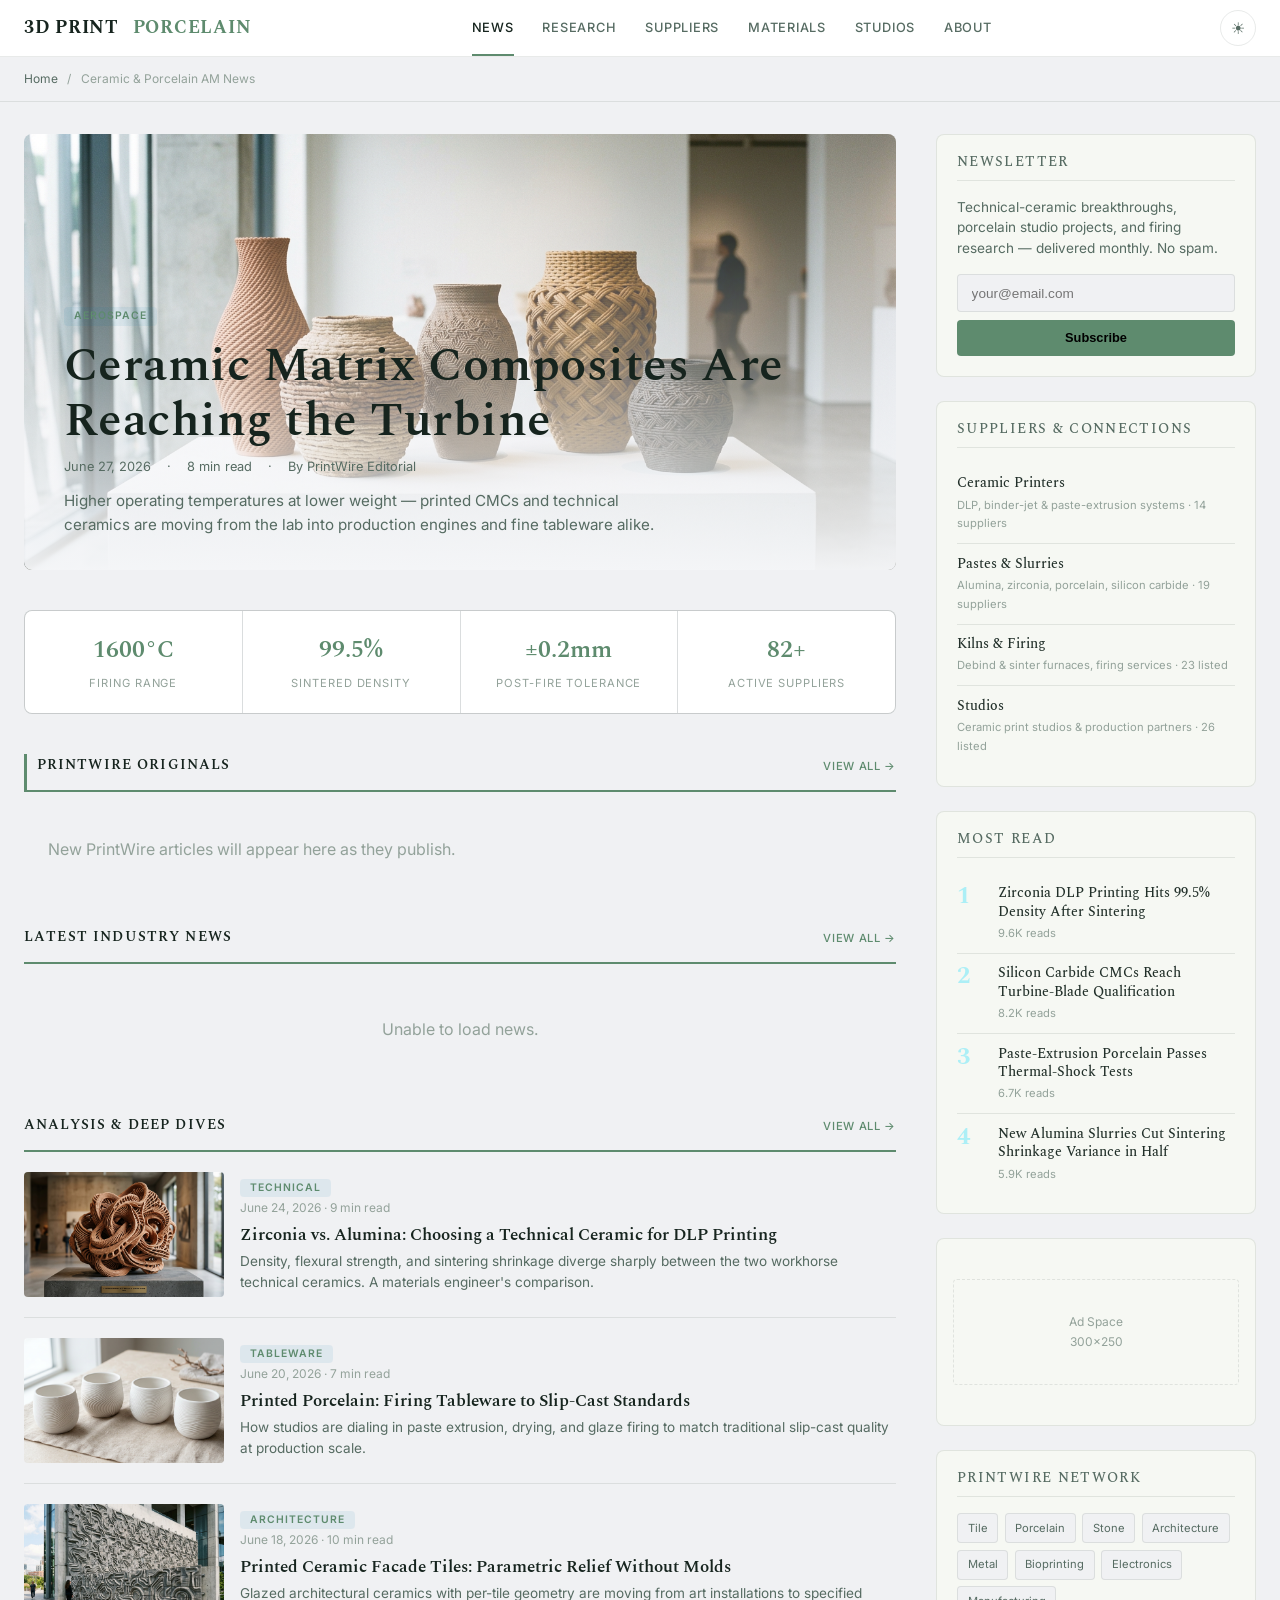
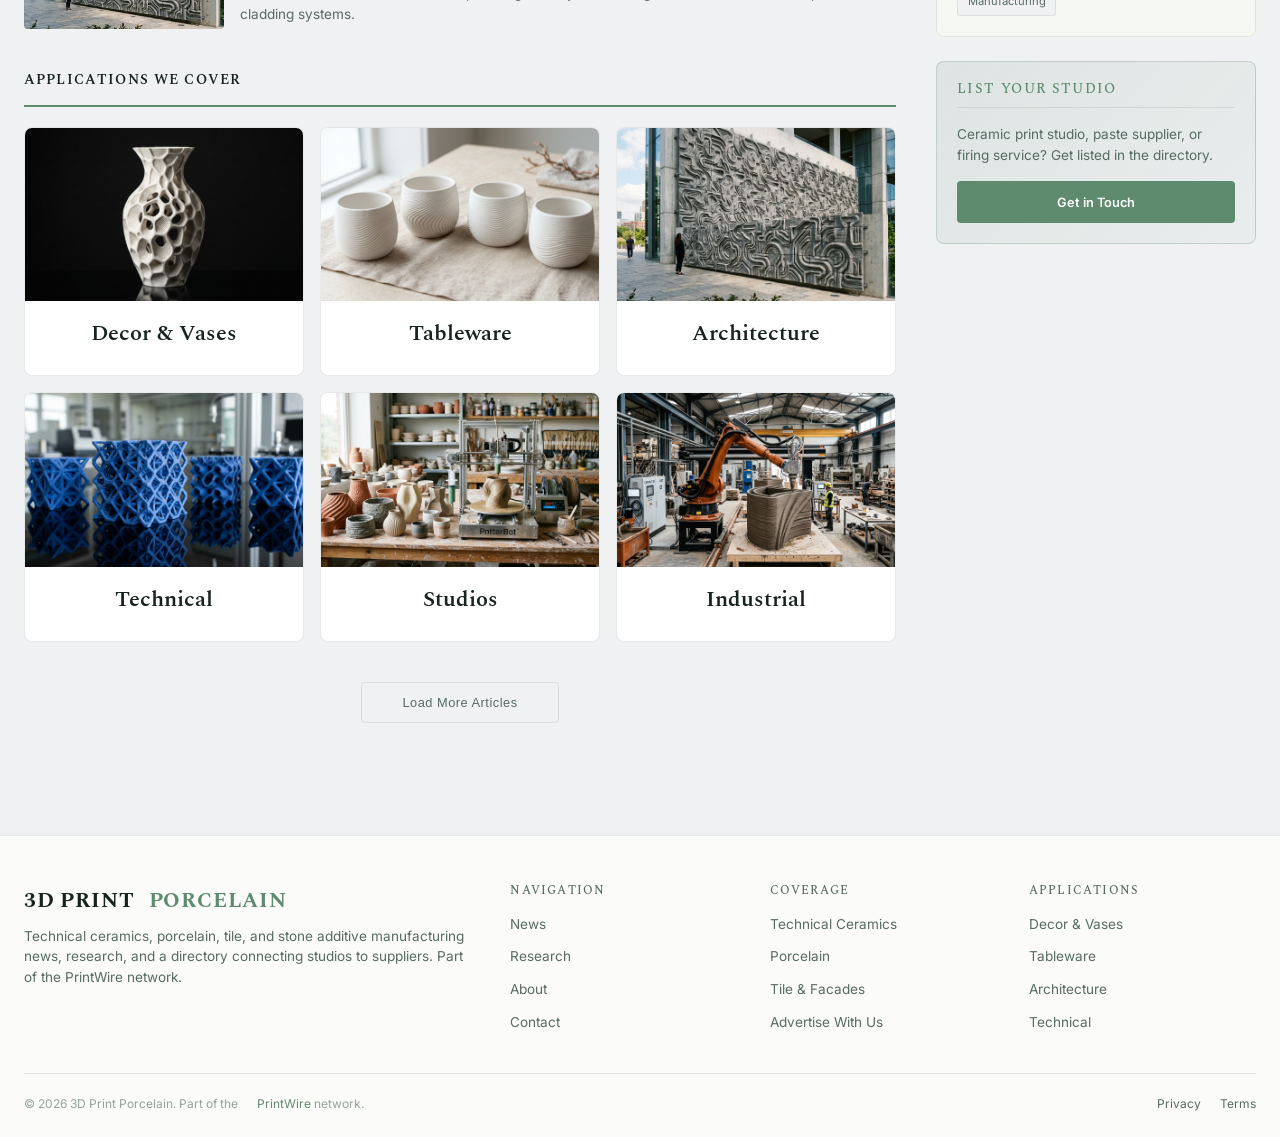
==== static/index.html @ 53be77cf "Convert to Celadon ceramic news template (sage green, Spectral, network feed)" ====
<!DOCTYPE html>
<html lang="en">
<head>
  <meta charset="UTF-8">
  <meta name="viewport" content="width=device-width, initial-scale=1.0">
  <meta name="description" content="3D Print Porcelain: technical ceramics, porcelain, tile, and stone additive manufacturing news, research, and a directory connecting studios to suppliers.">
  <title>3D Print Porcelain — Technical Ceramic &amp; Porcelain AM News &amp; Suppliers</title>
  <link rel="preconnect" href="https://fonts.googleapis.com">
  <link rel="preconnect" href="https://fonts.gstatic.com" crossorigin>
  <link href="https://fonts.googleapis.com/css2?family=Spectral:wght@500;600;700&family=Inter:wght@400;500;600&display=swap" rel="stylesheet">
  <link rel="stylesheet" href="css/editorial.css">
  <link rel="icon" type="image/svg+xml" href="/favicon.svg">
</head>
<body>

<!-- ── Header ─────────────────────────────────── -->
<header class="ed-header">
  <div class="ed-header-inner">
    <a href="index.html" class="ed-logo">
      3D&nbsp;PRINT&nbsp;<span class="ed-logo-accent">PORCELAIN</span>
    </a>
    <button class="ed-nav-toggle" aria-label="Menu" onclick="document.querySelector('.ed-nav').classList.toggle('open')">&#9776;</button>
    <nav class="ed-nav">
      <a href="index.html" class="active">News</a>
      <a href="/articles/">Research</a>
      <a href="#suppliers">Suppliers</a>
      <a href="#suppliers">Materials</a>
      <a href="#suppliers">Studios</a>
      <a href="about.html">About</a>
    </nav>
    <button class="ed-theme-toggle" id="themeToggle" aria-label="Toggle light/dark mode" title="Toggle light/dark mode">&#9728;</button>
  </div>
</header>

<!-- ── Breadcrumbs ────────────────────────────── -->
<div class="ed-breadcrumbs">
  <a href="index.html">Home</a> <span>/</span> Ceramic &amp; Porcelain AM News
</div>

<!-- ── Main Layout ────────────────────────────── -->
<div class="ed-layout">
  <div class="ed-main">

    <!-- Featured Story -->
    <article class="ed-hero">
      <img src="images/03_textured_collection.png" alt="3D printed ceramic collection">
      <div class="ed-hero-overlay"></div>
      <div class="ed-hero-content">
        <span class="ed-badge">Aerospace</span>
        <h1><a href="#">Ceramic Matrix Composites Are Reaching the Turbine</a></h1>
        <div class="ed-hero-meta">
          <span>June 27, 2026</span>
          <span>·</span>
          <span>8 min read</span>
          <span>·</span>
          <span>By PrintWire Editorial</span>
        </div>
        <p class="ed-hero-excerpt">Higher operating temperatures at lower weight — printed CMCs and technical ceramics are moving from the lab into production engines and fine tableware alike.</p>
      </div>
    </article>

    <!-- Stats Bar -->
    <div class="ed-stats">
      <div class="ed-stat">
        <div class="ed-stat-value">1600°C</div>
        <div class="ed-stat-label">Firing Range</div>
      </div>
      <div class="ed-stat">
        <div class="ed-stat-value">99.5%</div>
        <div class="ed-stat-label">Sintered Density</div>
      </div>
      <div class="ed-stat">
        <div class="ed-stat-value">±0.2mm</div>
        <div class="ed-stat-label">Post-Fire Tolerance</div>
      </div>
      <div class="ed-stat">
        <div class="ed-stat-value">82+</div>
        <div class="ed-stat-label">Active Suppliers</div>
      </div>
    </div>

    <!-- PrintWire Originals — network-wide originals (featured) -->
    <div class="ed-section-label" style="border-left:3px solid var(--accent);padding-left:0.6rem;">
      PrintWire Originals
      <a href="/articles/">View All &rarr;</a>
    </div>
    <div class="ed-card-grid" id="pwOriginals">
      <div style="grid-column:1/-1;text-align:center;padding:2rem;color:var(--text-faint);">Loading PrintWire articles…</div>
    </div>

    <!-- Latest News — PrintWire + industry (RSS) -->
    <div class="ed-section-label">
      Latest Industry News
      <a href="#">View All &rarr;</a>
    </div>
    <div class="ed-card-grid" id="newsGrid">
      <div style="grid-column: 1/-1; text-align:center; padding:2rem; color:var(--text-faint);">Loading latest news…</div>
    </div>

    <!-- Analysis & Deep Dives -->
    <div class="ed-section-label">
      Analysis &amp; Deep Dives
      <a href="#">View All &rarr;</a>
    </div>
    <div class="ed-list">
      <article class="ed-list-item">
        <img src="images/09_abstract_sculpture.png" alt="Printed ceramic sculpture">
        <div>
          <span class="ed-badge">Technical</span>
          <div class="ed-card-meta">June 24, 2026 · 9 min read</div>
          <h3><a href="#">Zirconia vs. Alumina: Choosing a Technical Ceramic for DLP Printing</a></h3>
          <p class="ed-card-excerpt">Density, flexural strength, and sintering shrinkage diverge sharply between the two workhorse technical ceramics. A materials engineer's comparison.</p>
        </div>
      </article>
      <article class="ed-list-item">
        <img src="images/08_teacup_set.png" alt="Printed porcelain tableware">
        <div>
          <span class="ed-badge">Tableware</span>
          <div class="ed-card-meta">June 20, 2026 · 7 min read</div>
          <h3><a href="#">Printed Porcelain: Firing Tableware to Slip-Cast Standards</a></h3>
          <p class="ed-card-excerpt">How studios are dialing in paste extrusion, drying, and glaze firing to match traditional slip-cast quality at production scale.</p>
        </div>
      </article>
      <article class="ed-list-item">
        <img src="images/06_wall_panel.png" alt="Ceramic wall panel">
        <div>
          <span class="ed-badge">Architecture</span>
          <div class="ed-card-meta">June 18, 2026 · 10 min read</div>
          <h3><a href="#">Printed Ceramic Facade Tiles: Parametric Relief Without Molds</a></h3>
          <p class="ed-card-excerpt">Glazed architectural ceramics with per-tile geometry are moving from art installations to specified cladding systems.</p>
        </div>
      </article>
    </div>

    <!-- Applications -->
    <div class="ed-section-label">
      Applications We Cover
    </div>
    <div class="ed-card-grid" style="grid-template-columns: repeat(3, 1fr); gap: 1rem; margin-bottom: 2.5rem;">
      <a href="#" class="ed-card" style="text-align:center;">
        <img class="ed-card-img" src="images/01_voronoi_vase.png" alt="Decor & Vases">
        <div class="ed-card-body"><h3>Decor &amp; Vases</h3></div>
      </a>
      <a href="#" class="ed-card" style="text-align:center;">
        <img class="ed-card-img" src="images/08_teacup_set.png" alt="Tableware">
        <div class="ed-card-body"><h3>Tableware</h3></div>
      </a>
      <a href="#" class="ed-card" style="text-align:center;">
        <img class="ed-card-img" src="images/06_wall_panel.png" alt="Architecture">
        <div class="ed-card-body"><h3>Architecture</h3></div>
      </a>
      <a href="#" class="ed-card" style="text-align:center;">
        <img class="ed-card-img" src="images/05_lattice_cubes.png" alt="Technical">
        <div class="ed-card-body"><h3>Technical</h3></div>
      </a>
      <a href="#" class="ed-card" style="text-align:center;">
        <img class="ed-card-img" src="images/07_studio_workstation.png" alt="Studios">
        <div class="ed-card-body"><h3>Studios</h3></div>
      </a>
      <a href="#" class="ed-card" style="text-align:center;">
        <img class="ed-card-img" src="images/10_industrial_printer.png" alt="Industrial">
        <div class="ed-card-body"><h3>Industrial</h3></div>
      </a>
    </div>

    <!-- Load More -->
    <div class="ed-load-more">
      <button>Load More Articles</button>
    </div>

  </div>

  <!-- ── Sidebar ─────────────────────────────── -->
  <aside class="ed-sidebar">

    <!-- Newsletter -->
    <div class="ed-sidebar-block ed-newsletter">
      <h4>Newsletter</h4>
      <p>Technical-ceramic breakthroughs, porcelain studio projects, and firing research — delivered monthly. No spam.</p>
      <form action="https://api.web3forms.com/submit" method="POST" onsubmit="this.querySelector('button').textContent='Subscribed!';this.querySelector('button').disabled=true;">
        <input type="hidden" name="access_key" value="6f33053b-6d08-414b-9615-665f88c98da8">
        <input type="hidden" name="subject" value="Newsletter Signup — 3dprintporcelain.com">
        <input type="hidden" name="from_name" value="Newsletter Signup">
        <input type="email" name="email" placeholder="your@email.com" required>
        <button type="submit">Subscribe</button>
      </form>
    </div>

    <!-- Suppliers & Connections -->
    <div class="ed-sidebar-block" id="suppliers">
      <h4>Suppliers &amp; Connections</h4>
      <div class="ed-popular-item">
        <div>
          <h3><a href="#">Ceramic Printers</a></h3>
          <div class="ed-popular-meta">DLP, binder-jet &amp; paste-extrusion systems · 14 suppliers</div>
        </div>
      </div>
      <div class="ed-popular-item">
        <div>
          <h3><a href="#">Pastes &amp; Slurries</a></h3>
          <div class="ed-popular-meta">Alumina, zirconia, porcelain, silicon carbide · 19 suppliers</div>
        </div>
      </div>
      <div class="ed-popular-item">
        <div>
          <h3><a href="#">Kilns &amp; Firing</a></h3>
          <div class="ed-popular-meta">Debind &amp; sinter furnaces, firing services · 23 listed</div>
        </div>
      </div>
      <div class="ed-popular-item">
        <div>
          <h3><a href="#">Studios</a></h3>
          <div class="ed-popular-meta">Ceramic print studios &amp; production partners · 26 listed</div>
        </div>
      </div>
    </div>

    <!-- Most Read -->
    <div class="ed-sidebar-block">
      <h4>Most Read</h4>
      <div class="ed-popular-item">
        <span class="ed-popular-num">1</span>
        <div>
          <h3><a href="#">Zirconia DLP Printing Hits 99.5% Density After Sintering</a></h3>
          <div class="ed-popular-meta">9.6K reads</div>
        </div>
      </div>
      <div class="ed-popular-item">
        <span class="ed-popular-num">2</span>
        <div>
          <h3><a href="#">Silicon Carbide CMCs Reach Turbine-Blade Qualification</a></h3>
          <div class="ed-popular-meta">8.2K reads</div>
        </div>
      </div>
      <div class="ed-popular-item">
        <span class="ed-popular-num">3</span>
        <div>
          <h3><a href="#">Paste-Extrusion Porcelain Passes Thermal-Shock Tests</a></h3>
          <div class="ed-popular-meta">6.7K reads</div>
        </div>
      </div>
      <div class="ed-popular-item">
        <span class="ed-popular-num">4</span>
        <div>
          <h3><a href="#">New Alumina Slurries Cut Sintering Shrinkage Variance in Half</a></h3>
          <div class="ed-popular-meta">5.9K reads</div>
        </div>
      </div>
    </div>

    <!-- Ad Placeholder -->
    <div class="ed-sidebar-block" style="text-align:center; color: var(--text-faint); font-size: 0.75rem; padding: 2.5rem 1rem;">
      <div style="border: 1px dashed var(--border); border-radius: 4px; padding: 2rem 1rem;">
        Ad Space<br>300×250
      </div>
    </div>

    <!-- Network Links -->
    <div class="ed-sidebar-block">
      <h4>PrintWire Network</h4>
      <div class="ed-network-links">
        <a href="https://3dprinttile.com">Tile</a>
        <a href="https://3dprintporcelain.com">Porcelain</a>
        <a href="https://3dprintstone.com">Stone</a>
        <a href="https://3dprintarchitecture.com">Architecture</a>
        <a href="https://dmls3d.com">Metal</a>
        <a href="https://3dprinttissue.com">Bioprinting</a>
        <a href="https://3dprintcircuitry.com">Electronics</a>
        <a href="https://sendcutship.com">Manufacturing</a>
      </div>
    </div>

    <!-- Studio CTA -->
    <div class="ed-sidebar-block" style="background: linear-gradient(135deg, rgba(94,139,110,0.12), rgba(94,139,110,0.04)); border-color: var(--border-accent);">
      <h4 style="color: var(--accent);">List Your Studio</h4>
      <p style="font-size: 0.85rem; color: var(--text-dim); margin-bottom: 1rem; line-height: 1.5;">Ceramic print studio, paste supplier, or firing service? Get listed in the directory.</p>
      <a href="contact.html" style="display:block;text-align:center;padding:0.65rem;background:var(--accent);border-radius:4px;color:#fff;font-weight:600;font-size:0.8rem;transition:background 0.25s;" onmouseover="this.style.background='var(--accent-dark)'" onmouseout="this.style.background='var(--accent)'">Get in Touch</a>
    </div>

  </aside>
</div>

<!-- ── Footer ─────────────────────────────────── -->
<footer class="ed-footer">
  <div class="ed-footer-inner">
    <div class="ed-footer-brand">
      <div class="ed-logo" style="font-size:1.3rem; margin-bottom: 0.5rem;">3D&nbsp;PRINT&nbsp;<span class="ed-logo-accent">PORCELAIN</span></div>
      <p>Technical ceramics, porcelain, tile, and stone additive manufacturing news, research, and a directory connecting studios to suppliers. Part of the PrintWire network.</p>
    </div>
    <div>
      <h4>Navigation</h4>
      <ul>
        <li><a href="index.html">News</a></li>
        <li><a href="/articles/">Research</a></li>
        <li><a href="about.html">About</a></li>
        <li><a href="contact.html">Contact</a></li>
      </ul>
    </div>
    <div>
      <h4>Coverage</h4>
      <ul>
        <li><a href="#">Technical Ceramics</a></li>
        <li><a href="#">Porcelain</a></li>
        <li><a href="#">Tile &amp; Facades</a></li>
        <li><a href="advertise.html">Advertise With Us</a></li>
      </ul>
    </div>
    <div>
      <h4>Applications</h4>
      <ul>
        <li><a href="#">Decor &amp; Vases</a></li>
        <li><a href="#">Tableware</a></li>
        <li><a href="#">Architecture</a></li>
        <li><a href="#">Technical</a></li>
      </ul>
    </div>
  </div>
  <div class="ed-footer-bottom">
    <span>&copy; 2026 3D Print Porcelain. Part of the <a href="https://3dprint.space" style="color:var(--accent);">PrintWire</a> network.</span>
    <span>
      <a href="#">Privacy</a>
      <a href="#">Terms</a>
    </span>
  </div>
</footer>

<script>
// ── Mobile nav toggle ──
document.querySelector('.ed-nav-toggle')?.addEventListener('click', () => {
  document.querySelector('.ed-nav').classList.toggle('open');
});

// ── Theme toggle (light/dark) — light default ──
(function() {
  const btn = document.getElementById('themeToggle');
  const root = document.documentElement;
  function setTheme(theme) {
    root.setAttribute('data-theme', theme);
    localStorage.setItem('ed-theme', theme);
    btn.innerHTML = theme === 'dark' ? '&#9790;' : '&#9728;';
    btn.title = theme === 'dark' ? 'Switch to light mode' : 'Switch to dark mode';
  }
  const saved = localStorage.getItem('ed-theme');
  setTheme(saved || 'light');
  btn.addEventListener('click', () => {
    const current = root.getAttribute('data-theme') || 'light';
    setTheme(current === 'dark' ? 'light' : 'dark');
  });
})();

// ── News Feed: network-wide PrintWire Originals + industry RSS ──
(function() {
  var grid = document.getElementById('newsGrid');
  var orig = document.getElementById('pwOriginals');

  var feeds = [
    { url: 'https://news.google.com/rss/search?q=ceramic+3D+printing+additive+manufacturing&hl=en-US&gl=US&ceid=US:en', name: 'Google News' },
    { url: 'https://news.google.com/rss/search?q=technical+ceramics+zirconia+alumina+printing&hl=en-US&gl=US&ceid=US:en', name: 'Google News' },
    { url: 'https://news.google.com/rss/search?q=3D+printed+porcelain+tile+stone&hl=en-US&gl=US&ceid=US:en', name: 'Google News' },
    { url: 'https://3dprintingindustry.com/feed/', name: '3DPI' }
  ];

  var api = 'https://api.rss2json.com/v1/api.json?rss_url=';
  var rss = [];
  var localArts = [];
  var loaded = 0;
  var total = feeds.length;
  var fallbackImgs = [
    'images/01_voronoi_vase.png','images/02_printer_action.png','images/03_textured_collection.png',
    'images/05_lattice_cubes.png','images/06_wall_panel.png','images/07_studio_workstation.png',
    'images/09_abstract_sculpture.png','images/10_industrial_printer.png'
  ];

  function stripHtml(html) {
    var d = document.createElement('div'); d.innerHTML = html;
    return d.textContent || '';
  }
  function esc(s) {
    var d = document.createElement('div'); d.appendChild(document.createTextNode(s));
    return d.innerHTML;
  }
  function card(a, i) {
    var img = a.img || fallbackImgs[i % fallbackImgs.length];
    var fb = fallbackImgs[(i+1) % fallbackImgs.length];
    var open = a.local
      ? 'onclick="location.href=\'' + esc(a.link) + '\'"'
      : 'onclick="window.open(\'' + esc(a.link) + '\',\'_blank\',\'noopener\')"';
    var linkAttrs = a.local ? 'href="' + esc(a.link) + '"'
      : 'href="' + esc(a.link) + '" target="_blank" rel="noopener"';
    var badge = a.local
      ? '<span class="ed-badge" style="background:var(--accent);color:#fff;">' + esc(a.source) + '</span>'
      : '<span class="ed-badge">' + esc(a.source) + '</span>';
    return '<article class="ed-card" style="cursor:pointer" ' + open + '>' +
      '<img class="ed-card-img" src="' + esc(img) + '" alt="" loading="lazy" onerror="this.onerror=null;this.src=\'' + fb + '\'">' +
      '<div class="ed-card-body">' + badge +
        '<div class="ed-card-meta">' + esc(a.dateStr || '') + '</div>' +
        '<h3><a ' + linkAttrs + ' onclick="event.stopPropagation()">' + esc(a.title) + '</a></h3>' +
        '<p class="ed-card-excerpt">' + esc(a.desc) + '</p>' +
      '</div></article>';
  }

  var localReady = fetch('network.json', { cache: 'no-store' })
    .then(function(r){ return r.ok ? r.json() : []; })
    .then(function(items){
      (items || []).forEach(function(it, i){
        localArts.push({ title: it.title, link: it.url, desc: it.summary || '',
          date: it.iso, dateStr: it.date, source: (it.origin || 'PrintWire'), local: true,
          img: it.img || fallbackImgs[i % fallbackImgs.length] });
      });
      if (orig) {
        orig.innerHTML = localArts.length
          ? localArts.slice(0, 6).map(card).join('')
          : '<div style="grid-column:1/-1;padding:1.5rem;color:var(--text-faint);">New PrintWire articles will appear here as they publish.</div>';
      }
    })
    .catch(function(){ if (orig) orig.innerHTML = ''; });

  var timeout = setTimeout(finish, 8000);
  feeds.forEach(function(feed) {
    fetch(api + encodeURIComponent(feed.url))
      .then(function(r){ return r.json(); })
      .then(function(data){
        if (data.status === 'ok' && data.items) {
          data.items.forEach(function(item){
            rss.push({ title: item.title, link: item.link,
              desc: stripHtml(item.description).substring(0,140) + '…',
              date: item.pubDate, source: feed.name, local: false,
              img: item.thumbnail || (item.enclosure && item.enclosure.link) || '' });
          });
        }
      })
      .catch(function(){})
      .then(function(){ loaded++; if (loaded === total) { clearTimeout(timeout); finish(); } });
  });

  var done = false;
  function finish(){ if (done) return; done = true; localReady.then(render); }
  function render(){
    if (!grid) return;
    var merged = localArts.concat(rss);
    merged.forEach(function(a){ if (!a.dateStr && a.date) a.dateStr = new Date(a.date).toLocaleDateString('en-US',{year:'numeric',month:'short',day:'numeric'}); });
    merged.sort(function(a,b){ return new Date(b.date) - new Date(a.date); });
    var top = merged.slice(0, 8);
    grid.innerHTML = top.length
      ? top.map(card).join('')
      : '<div style="grid-column:1/-1;text-align:center;padding:2rem;color:var(--text-faint);">Unable to load news.</div>';
  }
})();
</script>
</body>
</html>
---- static/css/editorial.css ----
/* ============================================
   3dprintmetal.com — Editorial Layout
   Inspired by 3dnatives.com, modernized
   ============================================ */

/* ── Shared Tokens ───────────────────────────── */
:root {
  --accent: #00a8cc;
  --accent-dark: #008fad;
  --accent-dim: rgba(0,168,204,0.12);
  --red: #e53e3e;
  --radius: 8px;
  --radius-sm: 4px;
  --font-display: 'Oswald', sans-serif;
  --font-body: 'Inter', sans-serif;
  --transition: 0.25s cubic-bezier(0.4,0,0.2,1);
}

/* ── Dark Mode (default) ─────────────────────── */
:root, [data-theme="dark"] {
  --bg: #08090f;
  --bg-surface: #0e1019;
  --bg-card: #141620;
  --bg-card-hover: #1a1d2e;
  --bg-sidebar: #0f1118;
  --text: #e2e4e8;
  --text-dim: #8a8f9d;
  --text-faint: #555a68;
  --heading: #ffffff;
  --border: rgba(255,255,255,0.06);
  --border-accent: rgba(0,168,204,0.2);
  --shadow: 0 1px 3px rgba(0,0,0,0.4);
  --shadow-hover: 0 8px 24px rgba(0,0,0,0.5);
  --header-bg: rgba(8,9,15,0.92);
  --badge-bg: rgba(0,168,204,0.12);
  --input-bg: #0a0b12;
}

/* ── Light Mode ──────────────────────────────── */
[data-theme="light"] {
  --accent: #0077a8;
  --accent-dark: #005f85;
  --accent-dim: rgba(0,119,168,0.08);
  --bg: #f5f6f8;
  --bg-surface: #ffffff;
  --bg-card: #ffffff;
  --bg-card-hover: #f0f1f3;
  --bg-sidebar: #fafbfc;
  --text: #2d3748;
  --text-dim: #5a6577;
  --text-faint: #8e96a4;
  --heading: #1a202c;
  --border: rgba(0,0,0,0.08);
  --border-accent: rgba(0,119,168,0.2);
  --shadow: 0 1px 3px rgba(0,0,0,0.06);
  --shadow-hover: 0 8px 24px rgba(0,0,0,0.1);
  --header-bg: rgba(255,255,255,0.95);
  --badge-bg: rgba(0,119,168,0.08);
  --input-bg: #f0f1f3;
}

/* System preference when no manual choice */
@media (prefers-color-scheme: light) {
  :root:not([data-theme]) {
    --accent: #0077a8;
    --accent-dark: #005f85;
    --accent-dim: rgba(0,119,168,0.08);
    --bg: #f5f6f8;
    --bg-surface: #ffffff;
    --bg-card: #ffffff;
    --bg-card-hover: #f0f1f3;
    --bg-sidebar: #fafbfc;
    --text: #2d3748;
    --text-dim: #5a6577;
    --text-faint: #8e96a4;
    --heading: #1a202c;
    --border: rgba(0,0,0,0.08);
    --border-accent: rgba(0,119,168,0.2);
    --shadow: 0 1px 3px rgba(0,0,0,0.06);
    --shadow-hover: 0 8px 24px rgba(0,0,0,0.1);
    --header-bg: rgba(255,255,255,0.95);
    --badge-bg: rgba(0,119,168,0.08);
    --input-bg: #f0f1f3;
  }
}

/* ── Reset ───────────────────────────────────── */
*,*::before,*::after { margin:0;padding:0;box-sizing:border-box; }
html { scroll-behavior:smooth; font-size:16px; }
body {
  font-family: var(--font-body);
  color: var(--text);
  background: var(--input-bg);
  line-height: 1.65;
  -webkit-font-smoothing: antialiased;
  overflow-x: hidden;
}
a { color: inherit; text-decoration: none; }
img { max-width: 100%; display: block; }

/* ── Typography ──────────────────────────────── */
h1,h2,h3,h4 { font-family: var(--font-display); font-weight: 600; line-height: 1.15; color: var(--heading); }
h1 { font-size: clamp(2rem, 5vw, 3rem); letter-spacing: 0.01em; }
h2 { font-size: clamp(1.5rem, 3.5vw, 2.2rem); }
h3 { font-size: clamp(1.1rem, 2vw, 1.4rem); }
h4 { font-size: 0.85rem; text-transform: uppercase; letter-spacing: 0.1em; color: var(--text-dim); font-weight: 500; }

/* ── Header ──────────────────────────────────── */
.ed-header {
  position: sticky; top: 0; z-index: 100;
  background: var(--header-bg);
  backdrop-filter: blur(16px);
  border-bottom: 1px solid var(--border);
}
.ed-header-inner {
  max-width: 1280px;
  margin: 0 auto;
  display: flex;
  align-items: center;
  justify-content: space-between;
  padding: 0 1.5rem;
  height: 56px;
}
.ed-logo {
  font-family: var(--font-display);
  font-size: 1.15rem;
  font-weight: 700;
  color: var(--heading);
  letter-spacing: 0.04em;
  display: flex; align-items: center; gap: 0.5rem;
}
.ed-logo-accent { color: var(--accent); }
.ed-nav { display: flex; gap: 0; align-items: center; }
.ed-nav a {
  padding: 0 0.9rem;
  font-size: 0.8rem;
  font-weight: 500;
  color: var(--text-dim);
  text-transform: uppercase;
  letter-spacing: 0.06em;
  transition: color var(--transition);
  line-height: 56px;
  position: relative;
}
.ed-nav a:hover, .ed-nav a.active { color: var(--heading); }
.ed-nav a.active::after {
  content: ''; position: absolute; bottom: 0; left: 0.9rem; right: 0.9rem;
  height: 2px; background: var(--accent);
}
.ed-nav-toggle {
  display: none; background: none; border: none; color: var(--text);
  font-size: 1.5rem; cursor: pointer; padding: 0.5rem;
}

/* Theme toggle */
.ed-theme-toggle {
  background: none; border: 1px solid var(--border);
  color: var(--text-dim); cursor: pointer;
  width: 36px; height: 36px;
  border-radius: 50%;
  display: flex; align-items: center; justify-content: center;
  font-size: 1rem;
  transition: all var(--transition);
  margin-left: 0.5rem;
  flex-shrink: 0;
}
.ed-theme-toggle:hover { border-color: var(--accent); color: var(--accent); }

/* ── Breadcrumbs ─────────────────────────────── */
.ed-breadcrumbs {
  max-width: 1280px; margin: 0 auto;
  padding: 0.75rem 1.5rem;
  font-size: 0.75rem;
  color: var(--text-faint);
  border-bottom: 1px solid var(--border);
}
.ed-breadcrumbs a { color: var(--text-dim); transition: color var(--transition); }
.ed-breadcrumbs a:hover { color: var(--accent); }
.ed-breadcrumbs span { margin: 0 0.4rem; }

/* ── Layout ──────────────────────────────────── */
.ed-layout {
  max-width: 1280px;
  margin: 0 auto;
  display: grid;
  grid-template-columns: 1fr 320px;
  gap: 2.5rem;
  padding: 2rem 1.5rem;
  align-items: start;
}
.ed-main { min-width: 0; }
.ed-sidebar { position: sticky; top: 72px; }

/* ── Hero / Featured Story ───────────────────── */
.ed-hero {
  margin-bottom: 2.5rem;
  position: relative;
  border-radius: var(--radius);
  overflow: hidden;
  background: var(--bg-card);
}
.ed-hero img {
  width: 100%;
  aspect-ratio: 16/8;
  object-fit: cover;
  display: block;
}
.ed-hero-overlay {
  position: absolute; inset: 0;
  background: linear-gradient(0deg, rgba(8,9,15,0.95) 0%, rgba(8,9,15,0.3) 50%, transparent 100%);
}
[data-theme="light"] .ed-hero-overlay {
  background: linear-gradient(0deg, rgba(245,246,248,0.97) 0%, rgba(245,246,248,0.4) 50%, transparent 100%);
}
.ed-hero-content {
  position: absolute;
  bottom: 0; left: 0; right: 0;
  padding: 2rem 2.5rem;
}
.ed-hero .ed-badge { margin-bottom: 0.75rem; }
.ed-hero h1 { margin-bottom: 0.5rem; }
.ed-hero h1 a { color: var(--heading); transition: color var(--transition); }
.ed-hero h1 a:hover { color: var(--accent); }
.ed-hero-meta {
  font-size: 0.8rem;
  color: var(--text-dim);
  display: flex; gap: 1rem; align-items: center;
}
.ed-hero-excerpt {
  margin-top: 0.75rem;
  font-size: 0.95rem;
  color: var(--text-dim);
  line-height: 1.6;
  max-width: 600px;
}

/* ── Badge / Tag ─────────────────────────────── */
.ed-badge {
  display: inline-block;
  font-size: 0.65rem;
  font-weight: 600;
  text-transform: uppercase;
  letter-spacing: 0.1em;
  padding: 0.25rem 0.6rem;
  border-radius: var(--radius-sm);
  background: var(--badge-bg);
  color: var(--accent);
  line-height: 1;
}
.ed-badge.red { background: rgba(255,68,68,0.12); color: var(--red); }

/* ── Section Label ───────────────────────────── */
.ed-section-label {
  font-family: var(--font-display);
  font-size: 0.9rem;
  font-weight: 600;
  text-transform: uppercase;
  letter-spacing: 0.08em;
  color: var(--heading);
  margin-bottom: 1.25rem;
  padding-bottom: 0.75rem;
  border-bottom: 2px solid var(--accent);
  display: flex;
  align-items: center;
  justify-content: space-between;
}
.ed-section-label a {
  font-family: var(--font-body);
  font-size: 0.7rem;
  font-weight: 500;
  color: var(--accent);
  text-transform: uppercase;
  letter-spacing: 0.06em;
}

/* ── Article Cards ───────────────────────────── */
.ed-card-grid {
  display: grid;
  grid-template-columns: repeat(2, 1fr);
  gap: 1.5rem;
  margin-bottom: 2.5rem;
}
.ed-card {
  background: var(--bg-card);
  border-radius: var(--radius);
  overflow: hidden;
  border: 1px solid var(--border);
  transition: transform var(--transition), box-shadow var(--transition), border-color var(--transition);
}
.ed-card:hover {
  transform: translateY(-2px);
  box-shadow: var(--shadow-hover);
  border-color: var(--border-accent);
}
.ed-card-img {
  aspect-ratio: 16/10;
  object-fit: cover;
  width: 100%;
}
.ed-card-body { padding: 1.25rem; }
.ed-card-body .ed-badge { margin-bottom: 0.65rem; }
.ed-card-body h3 { margin-bottom: 0.5rem; }
.ed-card-body h3 a { color: var(--heading); transition: color var(--transition); }
.ed-card-body h3 a:hover { color: var(--accent); }
.ed-card-meta {
  font-size: 0.75rem;
  color: var(--text-faint);
  margin-bottom: 0.5rem;
}
.ed-card-excerpt {
  font-size: 0.85rem;
  color: var(--text-dim);
  line-height: 1.55;
  display: -webkit-box;
  -webkit-line-clamp: 3;
  -webkit-box-orient: vertical;
  overflow: hidden;
}

/* ── Article List (compact) ──────────────────── */
.ed-list { display: flex; flex-direction: column; gap: 1.25rem; margin-bottom: 2.5rem; }
.ed-list-item {
  display: grid;
  grid-template-columns: 200px 1fr;
  gap: 1rem;
  padding-bottom: 1.25rem;
  border-bottom: 1px solid var(--border);
  align-items: start;
}
.ed-list-item:last-child { border-bottom: none; padding-bottom: 0; }
.ed-list-item img {
  aspect-ratio: 16/10;
  object-fit: cover;
  border-radius: var(--radius-sm);
  width: 100%;
}
.ed-list-item h3 { font-size: 1.05rem; margin-bottom: 0.35rem; }
.ed-list-item h3 a { color: var(--heading); transition: color var(--transition); }
.ed-list-item h3 a:hover { color: var(--accent); }

/* ── Sidebar ─────────────────────────────────── */
.ed-sidebar-block {
  background: var(--bg-sidebar);
  border: 1px solid var(--border);
  border-radius: var(--radius);
  padding: 1.25rem;
  margin-bottom: 1.5rem;
}
.ed-sidebar-block h4 {
  margin-bottom: 1rem;
  padding-bottom: 0.6rem;
  border-bottom: 1px solid var(--border);
}

/* Newsletter widget */
.ed-newsletter p { font-size: 0.85rem; color: var(--text-dim); margin-bottom: 1rem; line-height: 1.5; }
.ed-newsletter input[type="email"] {
  width: 100%;
  padding: 0.65rem 0.85rem;
  background: var(--input-bg);
  border: 1px solid var(--border);
  border-radius: var(--radius-sm);
  color: var(--text);
  font-size: 0.85rem;
  margin-bottom: 0.5rem;
  transition: border-color var(--transition);
}
.ed-newsletter input[type="email"]:focus { outline: none; border-color: var(--accent); }
.ed-newsletter button {
  width: 100%;
  padding: 0.65rem;
  background: var(--accent);
  border: none;
  border-radius: var(--radius-sm);
  color: #000;
  font-weight: 600;
  font-size: 0.8rem;
  cursor: pointer;
  transition: background var(--transition);
}
.ed-newsletter button:hover { background: var(--accent-dark); }

/* Popular posts widget */
.ed-popular-item {
  display: flex;
  gap: 0.75rem;
  padding: 0.65rem 0;
  border-bottom: 1px solid var(--border);
  align-items: start;
}
.ed-popular-item:last-child { border-bottom: none; }
.ed-popular-num {
  font-family: var(--font-display);
  font-size: 1.5rem;
  font-weight: 700;
  color: var(--accent-dim);
  line-height: 1;
  min-width: 1.8rem;
  color: rgba(0,217,255,0.3);
}
.ed-popular-item h3 { font-size: 0.85rem; font-weight: 500; line-height: 1.35; }
.ed-popular-item h3 a { color: var(--text); }
.ed-popular-item h3 a:hover { color: var(--accent); }
.ed-popular-meta { font-size: 0.7rem; color: var(--text-faint); margin-top: 0.2rem; }

/* Network links widget */
.ed-network-links { display: flex; flex-wrap: wrap; gap: 0.4rem; }
.ed-network-links a {
  font-size: 0.7rem;
  padding: 0.3rem 0.6rem;
  background: var(--input-bg);
  border: 1px solid var(--border);
  border-radius: var(--radius-sm);
  color: var(--text-dim);
  transition: all var(--transition);
}
.ed-network-links a:hover { border-color: var(--accent); color: var(--accent); }

/* ── Load More ───────────────────────────────── */
.ed-load-more {
  text-align: center;
  margin: 2rem 0;
}
.ed-load-more button {
  padding: 0.75rem 2.5rem;
  background: transparent;
  border: 1px solid var(--border);
  border-radius: var(--radius-sm);
  color: var(--text-dim);
  font-size: 0.8rem;
  font-weight: 500;
  cursor: pointer;
  letter-spacing: 0.04em;
  transition: all var(--transition);
}
.ed-load-more button:hover {
  border-color: var(--accent);
  color: var(--accent);
}

/* ── Stats Bar ───────────────────────────────── */
.ed-stats {
  display: grid;
  grid-template-columns: repeat(4, 1fr);
  gap: 1px;
  background: var(--border);
  border: 1px solid var(--border);
  border-radius: var(--radius);
  overflow: hidden;
  margin-bottom: 2.5rem;
}
.ed-stat {
  background: var(--bg-card);
  padding: 1.25rem;
  text-align: center;
}
.ed-stat-value {
  font-family: var(--font-display);
  font-size: 1.5rem;
  font-weight: 600;
  color: var(--accent);
}
.ed-stat-label {
  font-size: 0.7rem;
  text-transform: uppercase;
  letter-spacing: 0.08em;
  color: var(--text-faint);
  margin-top: 0.25rem;
}

/* ── Page Hero (inner pages) ─────────────────── */
.ed-page-hero {
  position: relative;
  border-radius: var(--radius);
  overflow: hidden;
  margin-bottom: 2.5rem;
  background: var(--bg-card);
}
.ed-page-hero img {
  width: 100%; aspect-ratio: 16/6; object-fit: cover;
}
.ed-page-hero-overlay {
  position: absolute; inset: 0;
  background: linear-gradient(0deg, rgba(8,9,15,0.9) 0%, rgba(8,9,15,0.4) 60%, transparent 100%);
}
[data-theme="light"] .ed-page-hero-overlay {
  background: linear-gradient(0deg, rgba(245,246,248,0.95) 0%, rgba(245,246,248,0.5) 60%, transparent 100%);
}
.ed-page-hero-content {
  position: absolute; bottom: 0; left: 0; right: 0;
  padding: 2rem 2.5rem;
}
.ed-page-hero h1 { margin-bottom: 0.5rem; }
.ed-page-hero p { color: var(--text-dim); font-size: 1rem; max-width: 600px; }

/* ── Content Sections ────────────────────────── */
.ed-content { max-width: 1280px; margin: 0 auto; padding: 0 1.5rem; }
.ed-content-narrow { max-width: 860px; margin: 0 auto; padding: 0 1.5rem; }
.ed-section { margin-bottom: 3rem; }
.ed-section p { color: var(--text-dim); line-height: 1.75; margin-bottom: 1rem; font-size: 0.95rem; }
.ed-section p:last-child { margin-bottom: 0; }

/* Two-column content block */
.ed-two-col {
  display: grid;
  grid-template-columns: 1fr 1fr;
  gap: 2.5rem;
  align-items: start;
  margin-bottom: 2.5rem;
}
.ed-two-col img { border-radius: var(--radius); width: 100%; }

/* Content cards (mission, values, etc.) */
.ed-content-card {
  background: var(--bg-card);
  border: 1px solid var(--border);
  border-radius: var(--radius);
  padding: 1.75rem;
  transition: border-color var(--transition);
}
.ed-content-card:hover { border-color: var(--border-accent); }
.ed-content-card h3 { margin-bottom: 0.75rem; font-size: 1.15rem; }
.ed-content-card p { margin-bottom: 0; }
.ed-content-card .ed-icon {
  font-size: 1.5rem; margin-bottom: 0.75rem; display: block;
}
.ed-grid-2 { display: grid; grid-template-columns: 1fr 1fr; gap: 1.5rem; margin-bottom: 2.5rem; }
.ed-grid-3 { display: grid; grid-template-columns: repeat(3, 1fr); gap: 1.5rem; margin-bottom: 2.5rem; }
.ed-grid-4 { display: grid; grid-template-columns: repeat(4, 1fr); gap: 1.25rem; margin-bottom: 2.5rem; }

/* Service detail cards */
.ed-service-detail {
  display: grid;
  grid-template-columns: 280px 1fr;
  gap: 1.5rem;
  background: var(--bg-card);
  border: 1px solid var(--border);
  border-radius: var(--radius);
  overflow: hidden;
  margin-bottom: 1.25rem;
  transition: border-color var(--transition);
}
.ed-service-detail:hover { border-color: var(--border-accent); }
.ed-service-detail img { width: 100%; height: 100%; object-fit: cover; }
.ed-service-detail-body { padding: 1.5rem 1.5rem 1.5rem 0; }
.ed-service-detail-body h3 { margin-bottom: 0.5rem; }

/* Timeline */
.ed-timeline { position: relative; padding-left: 2.5rem; margin-bottom: 2.5rem; }
.ed-timeline::before {
  content: ''; position: absolute; left: 0.75rem; top: 0; bottom: 0;
  width: 2px; background: var(--border);
}
.ed-timeline-step {
  position: relative; margin-bottom: 2rem; padding-bottom: 0;
}
.ed-timeline-step:last-child { margin-bottom: 0; }
.ed-timeline-num {
  position: absolute; left: -2.5rem; top: 0;
  width: 1.5rem; height: 1.5rem;
  background: var(--accent);
  color: #000;
  border-radius: 50%;
  font-size: 0.7rem;
  font-weight: 700;
  display: flex; align-items: center; justify-content: center;
}
.ed-timeline-step h3 { font-size: 1.05rem; margin-bottom: 0.35rem; }

/* Forms */
.ed-form { max-width: 100%; }
.ed-form-group { margin-bottom: 1rem; }
.ed-form-group label {
  display: block; font-size: 0.8rem; font-weight: 500;
  color: var(--text-dim); margin-bottom: 0.35rem;
}
.ed-form-group .required { color: var(--red); }
.ed-form-group input, .ed-form-group textarea, .ed-form-group select {
  width: 100%;
  padding: 0.7rem 0.9rem;
  background: var(--input-bg);
  border: 1px solid var(--border);
  border-radius: var(--radius-sm);
  color: var(--text);
  font-family: var(--font-body);
  font-size: 0.9rem;
  transition: border-color var(--transition);
}
.ed-form-group input:focus, .ed-form-group textarea:focus, .ed-form-group select:focus {
  outline: none; border-color: var(--accent);
}
.ed-form-group textarea { resize: vertical; }
.ed-form-submit {
  padding: 0.75rem 2rem;
  background: var(--accent);
  border: none;
  border-radius: var(--radius-sm);
  color: #000;
  font-weight: 600;
  font-size: 0.9rem;
  cursor: pointer;
  transition: background var(--transition);
}
.ed-form-submit:hover { background: var(--accent-dark); }

/* CTA Banner */
.ed-cta-banner {
  background: var(--bg-card);
  border: 1px solid var(--border-accent);
  border-radius: var(--radius);
  padding: 2.5rem;
  text-align: center;
  margin-bottom: 2.5rem;
}
.ed-cta-banner h2 { margin-bottom: 0.5rem; }
.ed-cta-banner p { color: var(--text-dim); margin-bottom: 1.25rem; max-width: 500px; margin-left: auto; margin-right: auto; }
.ed-cta-banner a {
  display: inline-block;
  padding: 0.75rem 2rem;
  background: var(--accent);
  color: #000;
  font-weight: 600;
  border-radius: var(--radius-sm);
  transition: background var(--transition);
}
.ed-cta-banner a:hover { background: var(--accent-dark); }

/* Package cards (advertise) */
.ed-package {
  background: var(--bg-card);
  border: 1px solid var(--border);
  border-radius: var(--radius);
  padding: 1.75rem;
  transition: border-color var(--transition);
}
.ed-package:hover { border-color: var(--border-accent); }
.ed-package h3 { margin-bottom: 0.5rem; }
.ed-package .ed-price {
  font-family: var(--font-display);
  font-size: 1.8rem; font-weight: 600;
  color: var(--accent); margin-bottom: 1rem;
}
.ed-package .ed-price span { font-size: 0.9rem; color: var(--text-faint); }
.ed-package ul {
  list-style: none; padding: 0;
}
.ed-package li {
  font-size: 0.85rem; color: var(--text-dim);
  padding: 0.4rem 0;
  border-bottom: 1px solid var(--border);
  padding-left: 1.2rem;
  position: relative;
}
.ed-package li:last-child { border-bottom: none; }
.ed-package li::before {
  content: '\2713'; position: absolute; left: 0;
  color: var(--accent); font-size: 0.75rem;
}

/* Contact info cards */
.ed-info-card {
  display: flex; gap: 1rem; align-items: start;
  padding: 1rem;
  background: var(--bg-card);
  border: 1px solid var(--border);
  border-radius: var(--radius);
}
.ed-info-card .ed-icon { font-size: 1.5rem; flex-shrink: 0; }
.ed-info-card h4 { font-size: 0.8rem; margin-bottom: 0.25rem; }
.ed-info-card p { font-size: 0.85rem; color: var(--text-dim); margin: 0; }

/* Materials list */
.ed-materials-list { list-style: none; padding: 0; }
.ed-materials-list li {
  padding: 0.5rem 0;
  border-bottom: 1px solid var(--border);
  font-size: 0.9rem;
  color: var(--text-dim);
  padding-left: 1.2rem;
  position: relative;
}
.ed-materials-list li::before {
  content: ''; position: absolute; left: 0; top: 50%;
  width: 6px; height: 6px; border-radius: 50%;
  background: var(--accent); transform: translateY(-50%);
}

@media (max-width: 768px) {
  .ed-two-col { grid-template-columns: 1fr; }
  .ed-grid-2, .ed-grid-3, .ed-grid-4 { grid-template-columns: 1fr; }
  .ed-service-detail { grid-template-columns: 1fr; }
  .ed-service-detail img { aspect-ratio: 16/9; }
  .ed-service-detail-body { padding: 1.25rem; }
  .ed-page-hero-content { padding: 1.5rem; }
}

/* ── Footer ──────────────────────────────────── */
.ed-footer {
  background: var(--bg-surface);
  border-top: 1px solid var(--border);
  padding: 3rem 1.5rem 1.5rem;
  margin-top: 3rem;
}
.ed-footer-inner {
  max-width: 1280px;
  margin: 0 auto;
  display: grid;
  grid-template-columns: 2fr 1fr 1fr 1fr;
  gap: 2rem;
}
.ed-footer-brand p { font-size: 0.85rem; color: var(--text-dim); margin-top: 0.5rem; line-height: 1.5; }
.ed-footer h4 { font-size: 0.75rem; margin-bottom: 0.75rem; }
.ed-footer ul { list-style: none; }
.ed-footer li { margin-bottom: 0.4rem; }
.ed-footer li a { font-size: 0.85rem; color: var(--text-dim); transition: color var(--transition); }
.ed-footer li a:hover { color: var(--accent); }
.ed-footer-bottom {
  max-width: 1280px;
  margin: 2rem auto 0;
  padding-top: 1.25rem;
  border-top: 1px solid var(--border);
  font-size: 0.75rem;
  color: var(--text-faint);
  display: flex;
  justify-content: space-between;
  align-items: center;
}
.ed-footer-bottom a { color: var(--text-dim); margin-left: 1rem; }
.ed-footer-bottom a:hover { color: var(--accent); }

/* ── Responsive ──────────────────────────────── */
@media (max-width: 1024px) {
  .ed-layout { grid-template-columns: 1fr; }
  .ed-sidebar { position: static; }
}
@media (max-width: 768px) {
  .ed-card-grid { grid-template-columns: 1fr; }
  .ed-list-item { grid-template-columns: 140px 1fr; }
  .ed-hero-content { padding: 1.5rem; }
  .ed-hero h1 { font-size: 1.5rem; }
  .ed-footer-inner { grid-template-columns: 1fr 1fr; }
  .ed-stats { grid-template-columns: repeat(2, 1fr); }
  .ed-nav { display: none; }
  .ed-nav.open { display: flex; flex-direction: column; position: absolute; top: 56px; left: 0; right: 0; background: var(--bg); border-bottom: 1px solid var(--border); padding: 0.5rem 0; }
  .ed-nav.open a { line-height: 2.5; padding: 0 1.5rem; }
  .ed-nav-toggle { display: block; }
}
@media (max-width: 480px) {
  .ed-list-item { grid-template-columns: 1fr; }
  .ed-list-item img { aspect-ratio: 16/9; }
  .ed-footer-inner { grid-template-columns: 1fr; }
  .ed-hero-excerpt { display: none; }
}

/* ── Celadon scheme (ceramic): light default + dark toggle, sage green, Spectral ── */
:root { --font-display: 'Spectral', serif; --font-body: 'Inter', sans-serif; }
:root, [data-theme="light"] {
  --accent: #5E8B6E; --accent-dark: #4A7259; --accent-dim: rgba(94,139,110,0.10);
  --bg: #F1F3EE; --bg-surface: #FBFCF9; --bg-card: #FFFFFF; --bg-card-hover: #E9EDE4;
  --bg-sidebar: #F6F8F3; --text: #22302A; --text-dim: #566B62; --text-faint: #93A29A;
  --heading: #16241E; --border: rgba(32,48,42,0.10); --border-accent: rgba(94,139,110,0.28);
}
[data-theme="dark"] {
  --accent: #7BA88A; --accent-dark: #5E8B6E; --accent-dim: rgba(123,168,138,0.14);
  --bg: #14201A; --bg-surface: #1B2A22; --bg-card: #203128; --bg-card-hover: #253A2E;
  --bg-sidebar: #17241D; --text: #E8EEE9; --text-dim: #97A79E; --text-faint: #647268;
  --heading: #FFFFFF; --border: rgba(255,255,255,0.08); --border-accent: rgba(123,168,138,0.28);
}
@media (prefers-color-scheme: dark) { :root:not([data-theme]) {
  --bg: #14201A; --bg-surface: #1B2A22; --bg-card: #203128; --text: #E8EEE9;
  --text-dim: #97A79E; --heading: #FFFFFF; --border: rgba(255,255,255,0.08);
  --accent: #7BA88A; --accent-dark: #5E8B6E;
} }
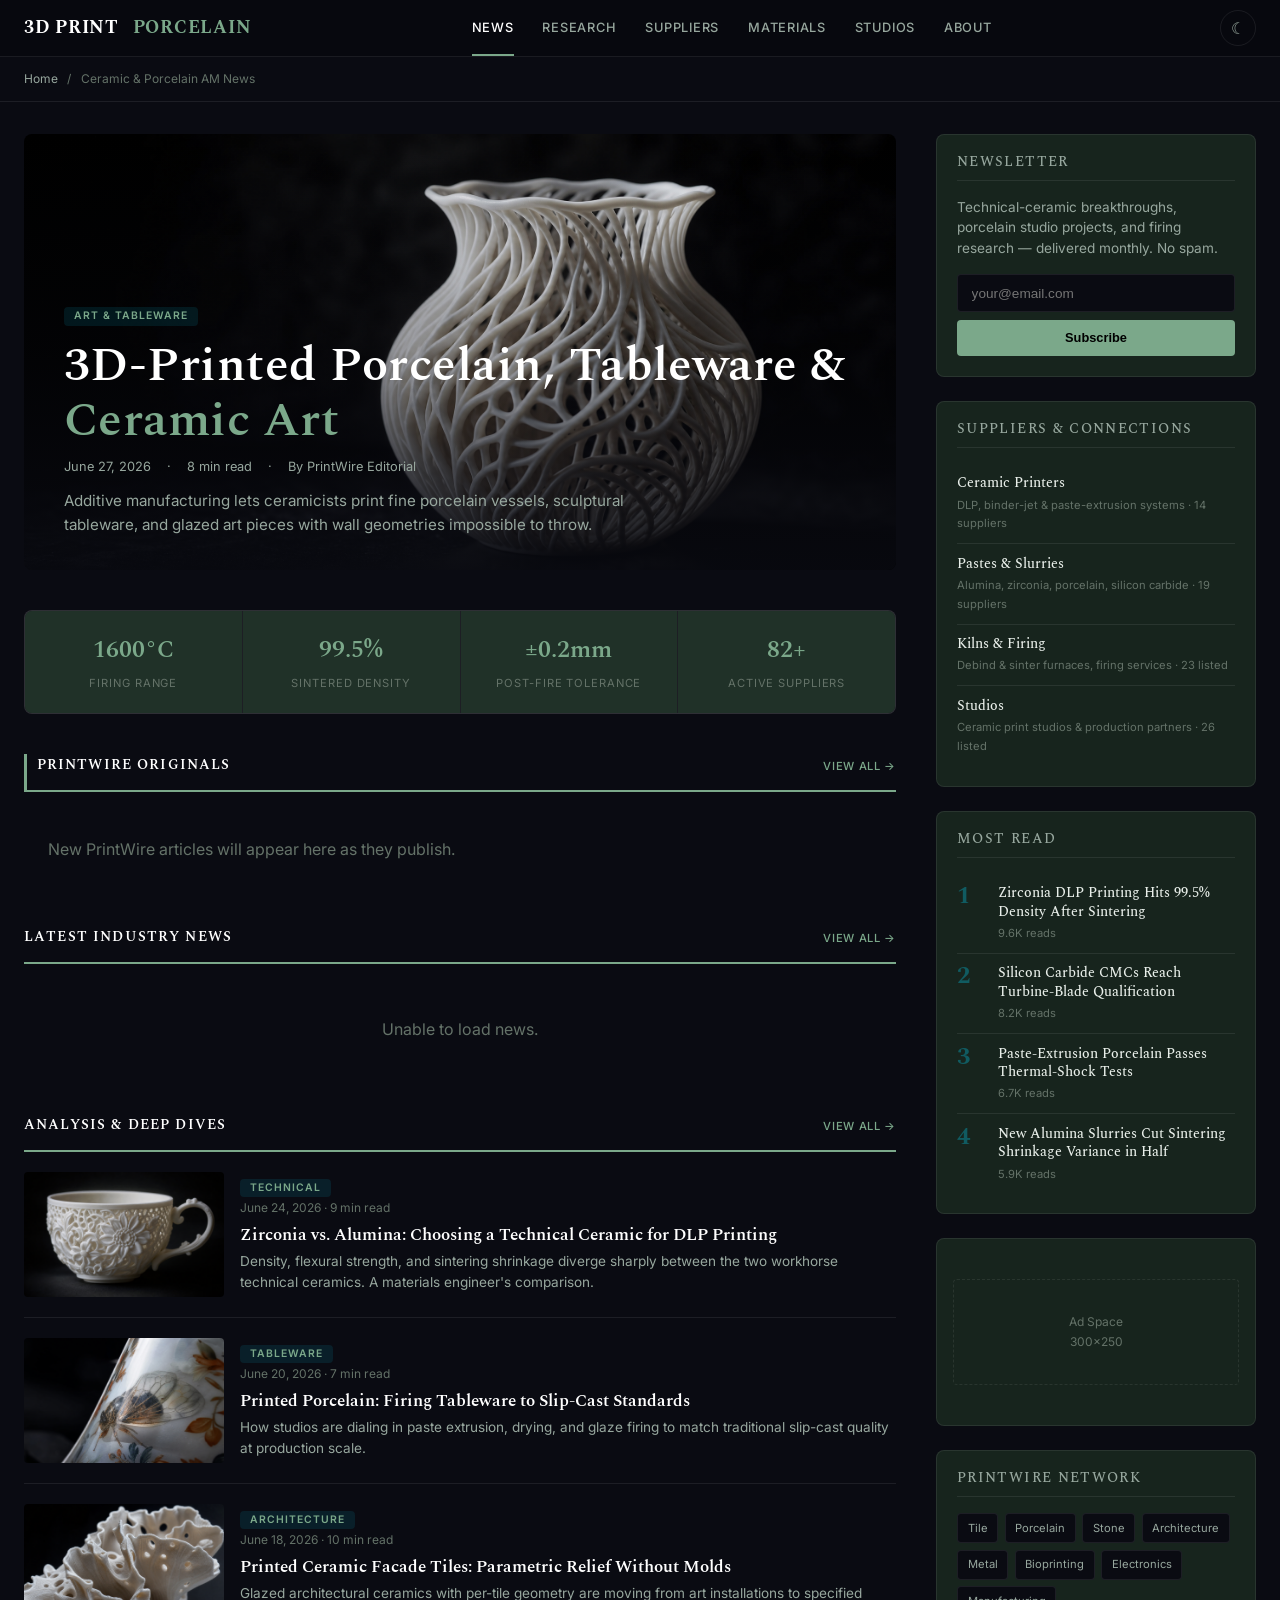
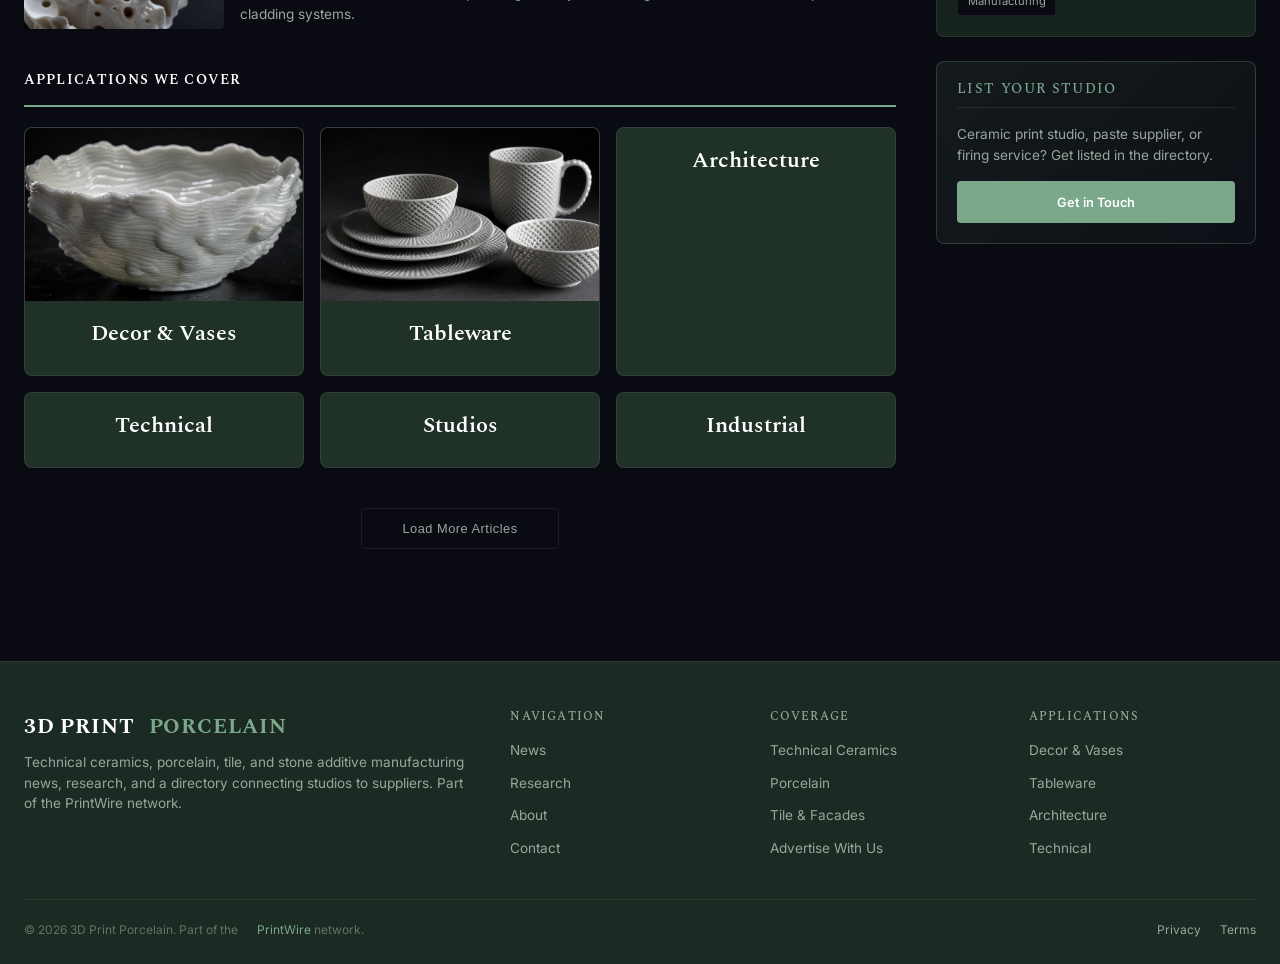
==== commit b37edf23: "Diversify: market-targeted variant layout, unique per-site gpt-image-2 imagery (no repeats), light/d" ====
--- a/static/index.html
+++ b/static/index.html
@@ -10,6 +10,13 @@
   <link href="https://fonts.googleapis.com/css2?family=Spectral:wght@500;600;700&family=Inter:wght@400;500;600&display=swap" rel="stylesheet">
   <link rel="stylesheet" href="css/editorial.css">
   <link rel="icon" type="image/svg+xml" href="/favicon.svg">
+  <meta property="og:type" content="website">
+  <meta property="og:title" content="3D Print Porcelain — Technical Ceramic &amp; Porcelain AM News &amp; Suppliers">
+  <meta property="og:description" content="3D Print Porcelain: technical ceramics, porcelain, tile, and stone additive manufacturing news, research, and a directory connecting studios to suppliers.">
+  <meta property="og:image" content="https://3dprintporcelain.com/images/01_hero_delicate_porcelain.png">
+  <meta property="og:url" content="https://3dprintporcelain.com/">
+  <meta name="twitter:card" content="summary_large_image">
+  <meta name="twitter:image" content="https://3dprintporcelain.com/images/01_hero_delicate_porcelain.png">
 </head>
 <body>
 
@@ -43,19 +50,15 @@
 
     <!-- Featured Story -->
     <article class="ed-hero">
-      <img src="images/03_textured_collection.png" alt="3D printed ceramic collection">
+      <img src="images/01_hero_delicate_porcelain.png" alt="Art & Tableware">
       <div class="ed-hero-overlay"></div>
       <div class="ed-hero-content">
-        <span class="ed-badge">Aerospace</span>
-        <h1><a href="#">Ceramic Matrix Composites Are Reaching the Turbine</a></h1>
+        <span class="ed-badge">Art & Tableware</span>
+        <h1><a href="#">3D-Printed Porcelain, Tableware &amp; <span class="ed-logo-accent">Ceramic Art</span></a></h1>
         <div class="ed-hero-meta">
-          <span>June 27, 2026</span>
-          <span>·</span>
-          <span>8 min read</span>
-          <span>·</span>
-          <span>By PrintWire Editorial</span>
-        </div>
-        <p class="ed-hero-excerpt">Higher operating temperatures at lower weight — printed CMCs and technical ceramics are moving from the lab into production engines and fine tableware alike.</p>
+          <span>June 27, 2026</span><span>·</span><span>8 min read</span><span>·</span><span>By PrintWire Editorial</span>
+        </div>
+        <p class="ed-hero-excerpt">Additive manufacturing lets ceramicists print fine porcelain vessels, sculptural tableware, and glazed art pieces with wall geometries impossible to throw.</p>
       </div>
     </article>
 
@@ -104,7 +107,7 @@
     </div>
     <div class="ed-list">
       <article class="ed-list-item">
-        <img src="images/09_abstract_sculpture.png" alt="Printed ceramic sculpture">
+        <img src="images/02_porcelain_teacup.png" alt="Printed ceramic sculpture">
         <div>
           <span class="ed-badge">Technical</span>
           <div class="ed-card-meta">June 24, 2026 · 9 min read</div>
@@ -113,7 +116,7 @@
         </div>
       </article>
       <article class="ed-list-item">
-        <img src="images/08_teacup_set.png" alt="Printed porcelain tableware">
+        <img src="images/03_translucent_porcelain.png" alt="Printed porcelain tableware">
         <div>
           <span class="ed-badge">Tableware</span>
           <div class="ed-card-meta">June 20, 2026 · 7 min read</div>
@@ -122,7 +125,7 @@
         </div>
       </article>
       <article class="ed-list-item">
-        <img src="images/06_wall_panel.png" alt="Ceramic wall panel">
+        <img src="images/04_sculptural_porcelain.png" alt="Ceramic wall panel">
         <div>
           <span class="ed-badge">Architecture</span>
           <div class="ed-card-meta">June 18, 2026 · 10 min read</div>
@@ -138,27 +141,27 @@
     </div>
     <div class="ed-card-grid" style="grid-template-columns: repeat(3, 1fr); gap: 1rem; margin-bottom: 2.5rem;">
       <a href="#" class="ed-card" style="text-align:center;">
-        <img class="ed-card-img" src="images/01_voronoi_vase.png" alt="Decor & Vases">
+        <img class="ed-card-img" src="images/05_glazed_porcelain.png" alt="Decor & Vases">
         <div class="ed-card-body"><h3>Decor &amp; Vases</h3></div>
       </a>
       <a href="#" class="ed-card" style="text-align:center;">
-        <img class="ed-card-img" src="images/08_teacup_set.png" alt="Tableware">
+        <img class="ed-card-img" src="images/06_set_porcelain.png" alt="Tableware">
         <div class="ed-card-body"><h3>Tableware</h3></div>
       </a>
       <a href="#" class="ed-card" style="text-align:center;">
-        <img class="ed-card-img" src="images/06_wall_panel.png" alt="Architecture">
+        
         <div class="ed-card-body"><h3>Architecture</h3></div>
       </a>
       <a href="#" class="ed-card" style="text-align:center;">
-        <img class="ed-card-img" src="images/05_lattice_cubes.png" alt="Technical">
+        
         <div class="ed-card-body"><h3>Technical</h3></div>
       </a>
       <a href="#" class="ed-card" style="text-align:center;">
-        <img class="ed-card-img" src="images/07_studio_workstation.png" alt="Studios">
+        
         <div class="ed-card-body"><h3>Studios</h3></div>
       </a>
       <a href="#" class="ed-card" style="text-align:center;">
-        <img class="ed-card-img" src="images/10_industrial_printer.png" alt="Industrial">
+        
         <div class="ed-card-body"><h3>Industrial</h3></div>
       </a>
     </div>
@@ -341,7 +344,7 @@
     btn.title = theme === 'dark' ? 'Switch to light mode' : 'Switch to dark mode';
   }
   const saved = localStorage.getItem('ed-theme');
-  setTheme(saved || 'light');
+  setTheme(saved || 'dark');
   btn.addEventListener('click', () => {
     const current = root.getAttribute('data-theme') || 'light';
     setTheme(current === 'dark' ? 'light' : 'dark');
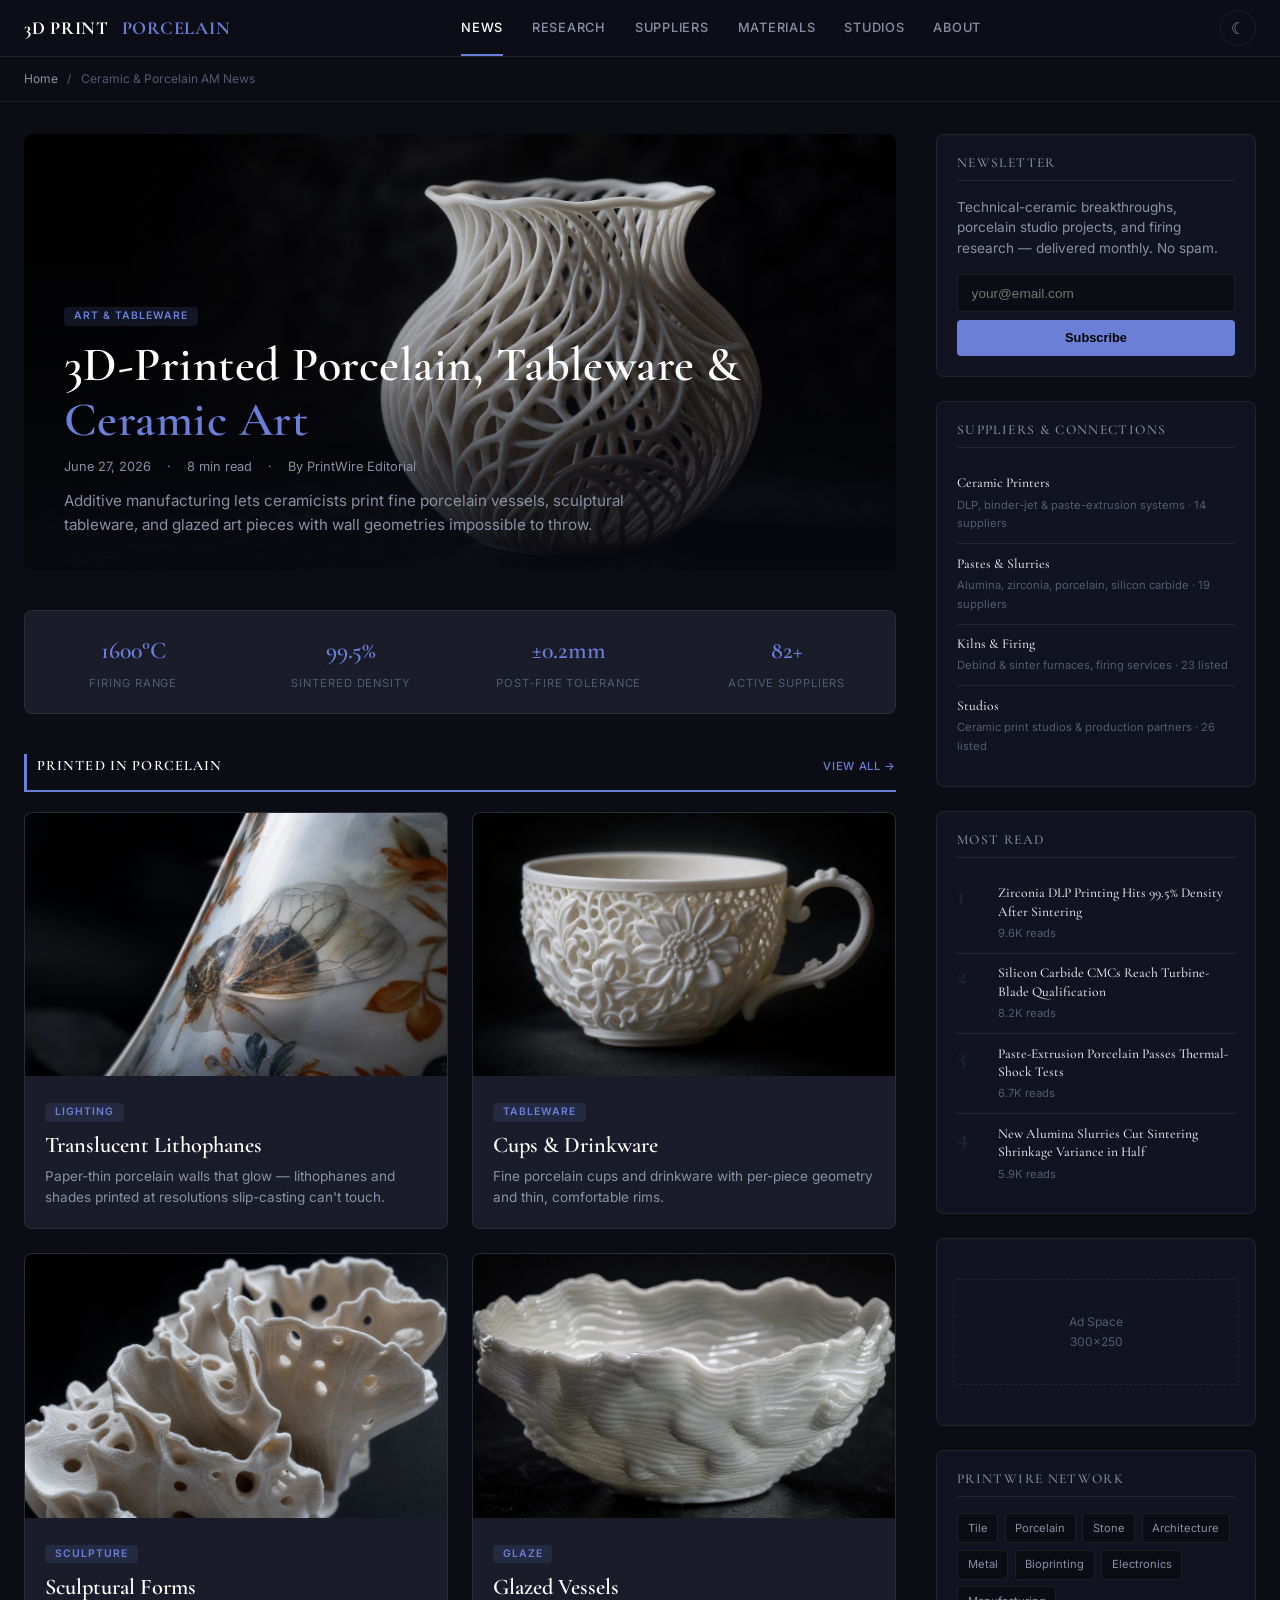
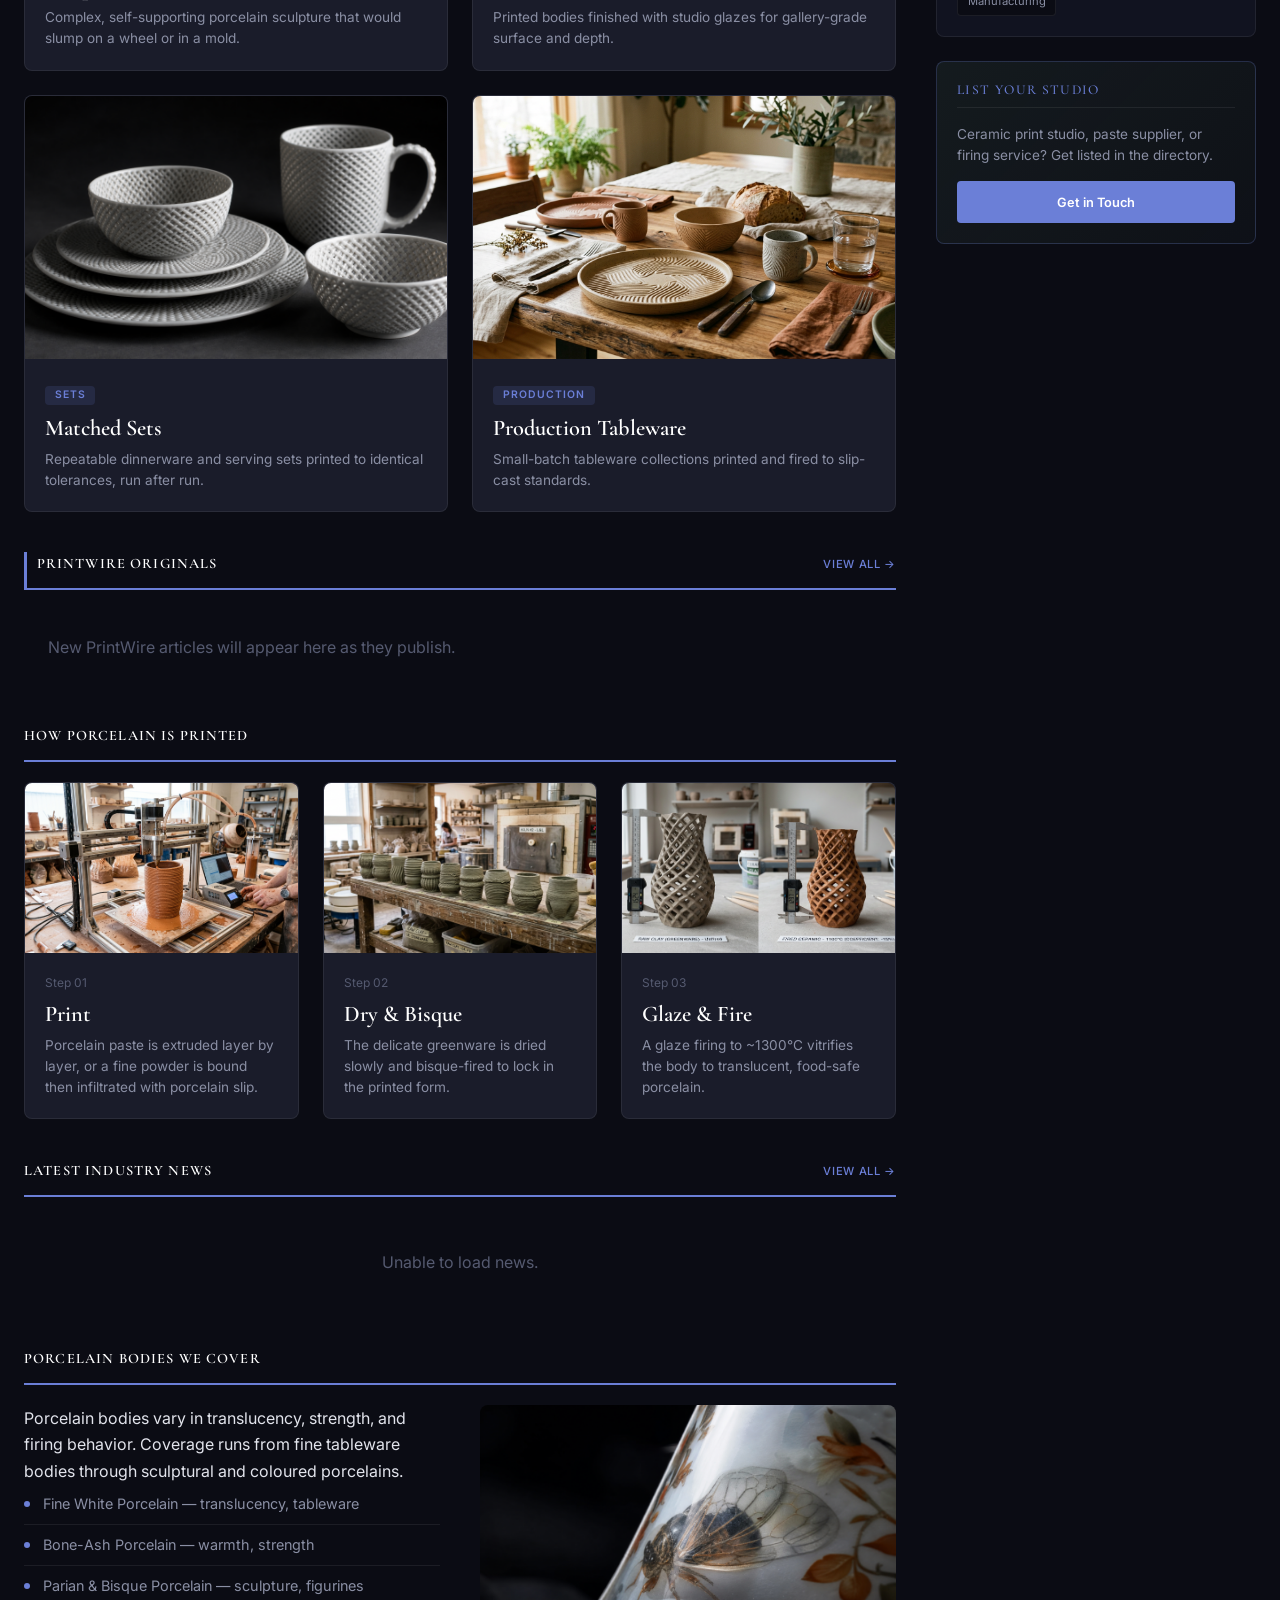
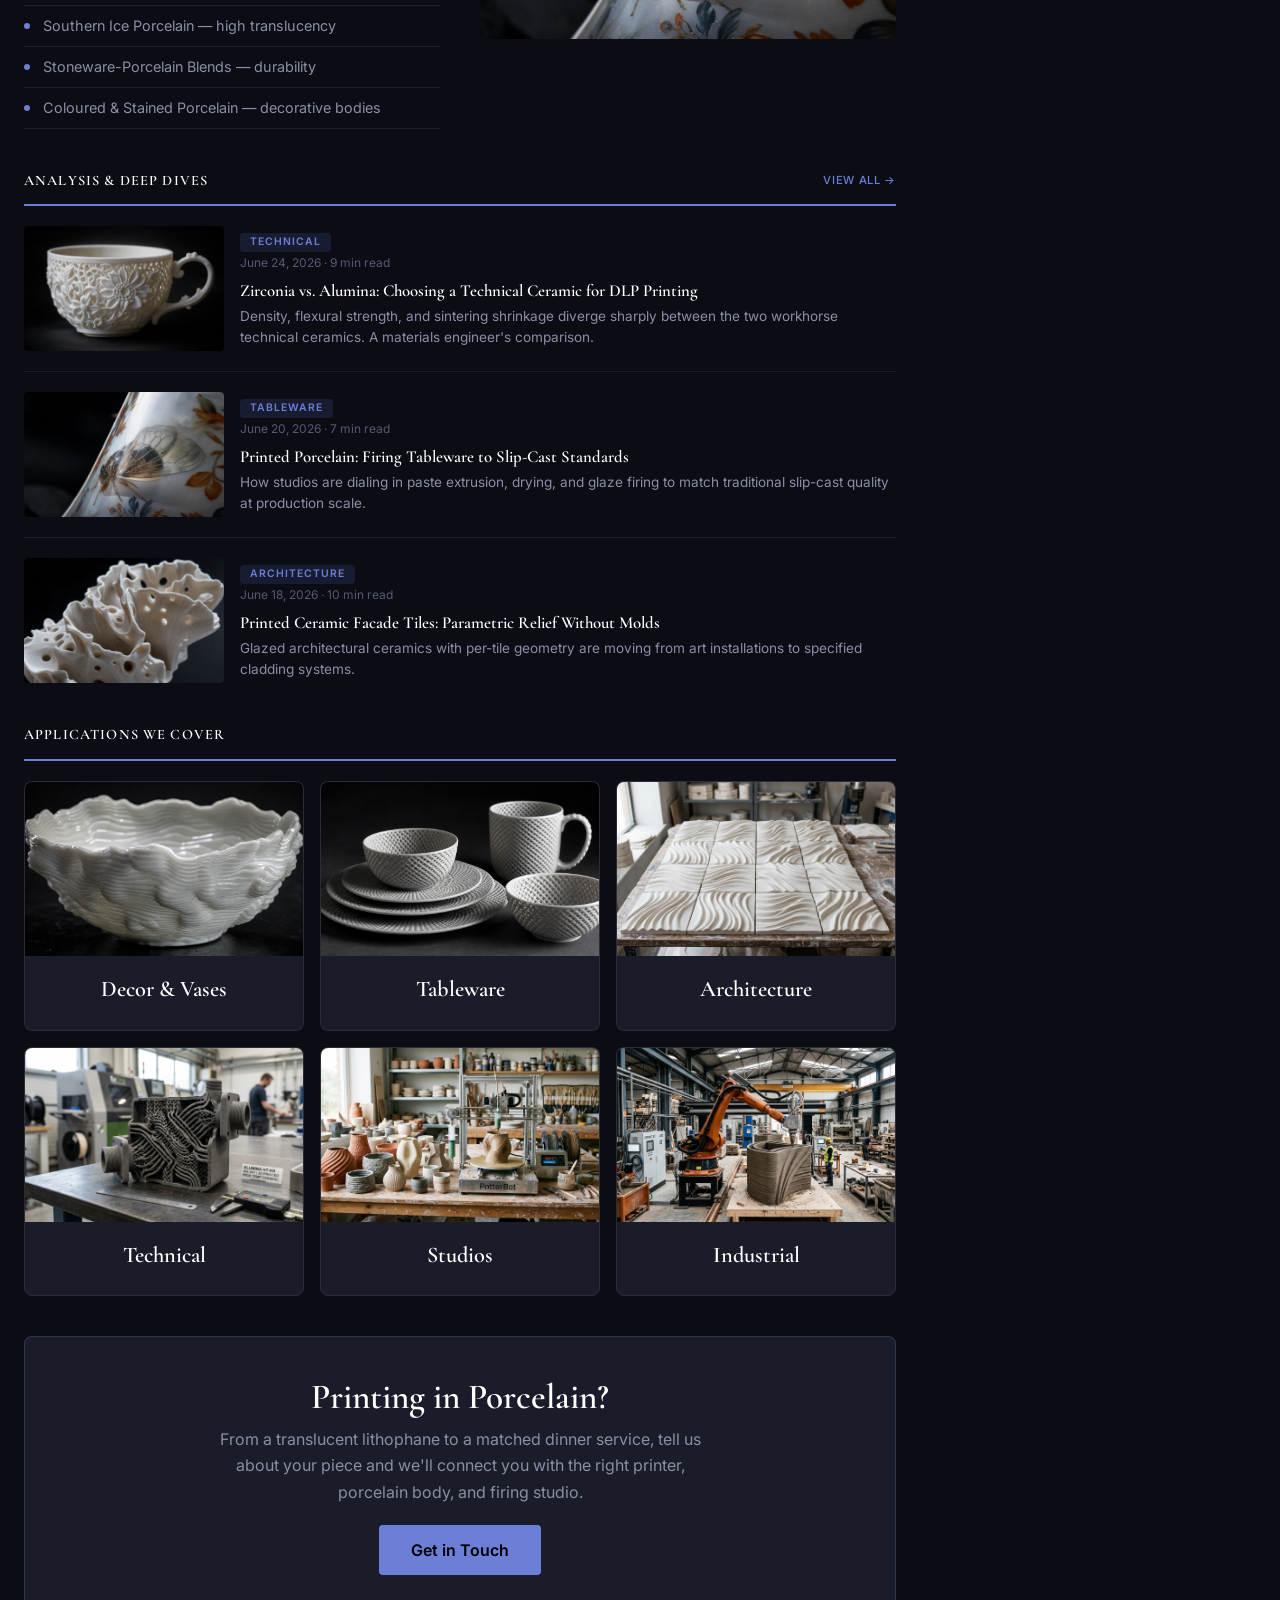
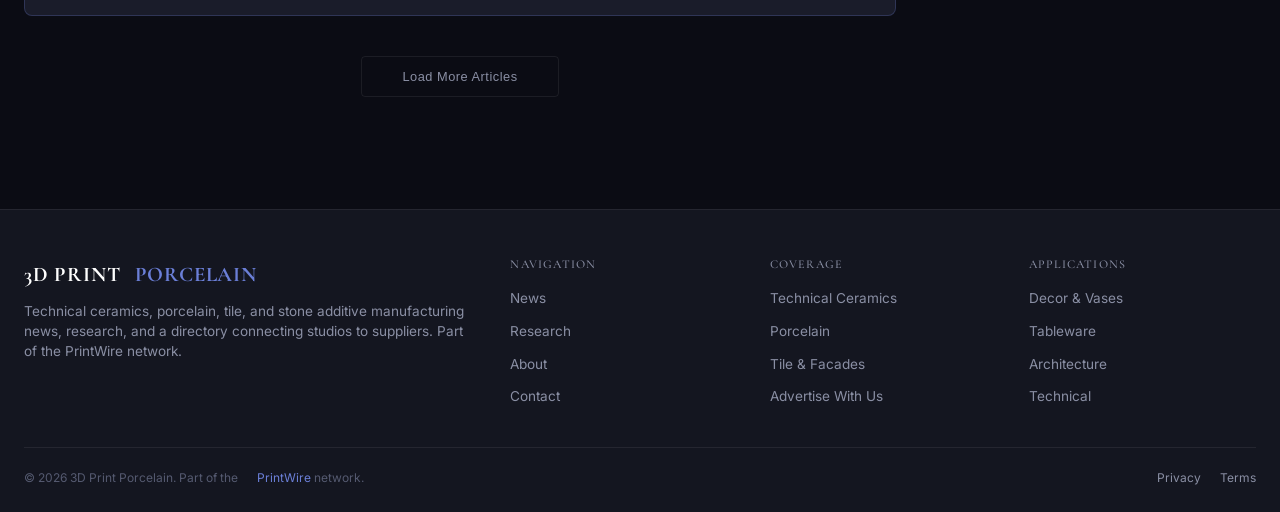
==== commit 60584f4e: "Expand homepage: Cormorant Garamond font, porcelain gallery, translucent/teacup images" ====
--- a/static/index.html
+++ b/static/index.html
@@ -7,8 +7,9 @@
   <title>3D Print Porcelain — Technical Ceramic &amp; Porcelain AM News &amp; Suppliers</title>
   <link rel="preconnect" href="https://fonts.googleapis.com">
   <link rel="preconnect" href="https://fonts.gstatic.com" crossorigin>
-  <link href="https://fonts.googleapis.com/css2?family=Spectral:wght@500;600;700&family=Inter:wght@400;500;600&display=swap" rel="stylesheet">
+  <link href="https://fonts.googleapis.com/css2?family=Cormorant+Garamond:wght@500;600;700&family=Inter:wght@400;500;600&display=swap" rel="stylesheet">
   <link rel="stylesheet" href="css/editorial.css">
+  <style>:root{--font-display:'Cormorant Garamond',Georgia,serif;--font-body:'Inter',system-ui,sans-serif;}</style>
   <link rel="icon" type="image/svg+xml" href="/favicon.svg">
   <meta property="og:type" content="website">
   <meta property="og:title" content="3D Print Porcelain — Technical Ceramic &amp; Porcelain AM News &amp; Suppliers">
@@ -82,6 +83,38 @@
       </div>
     </div>
 
+    <!-- Printed showcase (bespoke) -->
+    <div class="ed-section-label" style="border-left:3px solid var(--accent);padding-left:0.6rem;">
+      Printed in Porcelain
+      <a href="/articles/">View All &rarr;</a>
+    </div>
+    <div class="ed-card-grid" style="margin-bottom:2.5rem;">
+      <article class="ed-card">
+        <img class="ed-card-img" src="images/03_translucent_porcelain.png" alt="Translucent Lithophanes" loading="lazy">
+        <div class="ed-card-body"><span class="ed-badge">Lighting</span><h3>Translucent Lithophanes</h3><p class="ed-card-excerpt">Paper-thin porcelain walls that glow &mdash; lithophanes and shades printed at resolutions slip-casting can't touch.</p></div>
+      </article>
+      <article class="ed-card">
+        <img class="ed-card-img" src="images/02_porcelain_teacup.png" alt="Cups &amp; Drinkware" loading="lazy">
+        <div class="ed-card-body"><span class="ed-badge">Tableware</span><h3>Cups &amp; Drinkware</h3><p class="ed-card-excerpt">Fine porcelain cups and drinkware with per-piece geometry and thin, comfortable rims.</p></div>
+      </article>
+      <article class="ed-card">
+        <img class="ed-card-img" src="images/04_sculptural_porcelain.png" alt="Sculptural Forms" loading="lazy">
+        <div class="ed-card-body"><span class="ed-badge">Sculpture</span><h3>Sculptural Forms</h3><p class="ed-card-excerpt">Complex, self-supporting porcelain sculpture that would slump on a wheel or in a mold.</p></div>
+      </article>
+      <article class="ed-card">
+        <img class="ed-card-img" src="images/05_glazed_porcelain.png" alt="Glazed Vessels" loading="lazy">
+        <div class="ed-card-body"><span class="ed-badge">Glaze</span><h3>Glazed Vessels</h3><p class="ed-card-excerpt">Printed bodies finished with studio glazes for gallery-grade surface and depth.</p></div>
+      </article>
+      <article class="ed-card">
+        <img class="ed-card-img" src="images/06_set_porcelain.png" alt="Matched Sets" loading="lazy">
+        <div class="ed-card-body"><span class="ed-badge">Sets</span><h3>Matched Sets</h3><p class="ed-card-excerpt">Repeatable dinnerware and serving sets printed to identical tolerances, run after run.</p></div>
+      </article>
+      <article class="ed-card">
+        <img class="ed-card-img" src="images/18_dinnerware_set.png" alt="Production Tableware" loading="lazy">
+        <div class="ed-card-body"><span class="ed-badge">Production</span><h3>Production Tableware</h3><p class="ed-card-excerpt">Small-batch tableware collections printed and fired to slip-cast standards.</p></div>
+      </article>
+    </div>
+
     <!-- PrintWire Originals — network-wide originals (featured) -->
     <div class="ed-section-label" style="border-left:3px solid var(--accent);padding-left:0.6rem;">
       PrintWire Originals
@@ -91,6 +124,23 @@
       <div style="grid-column:1/-1;text-align:center;padding:2rem;color:var(--text-faint);">Loading PrintWire articles…</div>
     </div>
 
+    <!-- How Porcelain Is Printed (process band) -->
+    <div class="ed-section-label">How Porcelain Is Printed</div>
+    <div class="ed-grid-3">
+      <article class="ed-card">
+        <img class="ed-card-img" src="images/02_printer_action.png" alt="Print" loading="lazy">
+        <div class="ed-card-body"><div class="ed-card-meta">Step 01</div><h3>Print</h3><p class="ed-card-excerpt">Porcelain paste is extruded layer by layer, or a fine powder is bound then infiltrated with porcelain slip.</p></div>
+      </article>
+      <article class="ed-card">
+        <img class="ed-card-img" src="images/15_greenware_row.png" alt="Dry &amp; Bisque" loading="lazy">
+        <div class="ed-card-body"><div class="ed-card-meta">Step 02</div><h3>Dry &amp; Bisque</h3><p class="ed-card-excerpt">The delicate greenware is dried slowly and bisque-fired to lock in the printed form.</p></div>
+      </article>
+      <article class="ed-card">
+        <img class="ed-card-img" src="images/19_before_after_firing.png" alt="Glaze &amp; Fire" loading="lazy">
+        <div class="ed-card-body"><div class="ed-card-meta">Step 03</div><h3>Glaze &amp; Fire</h3><p class="ed-card-excerpt">A glaze firing to ~1300&deg;C vitrifies the body to translucent, food-safe porcelain.</p></div>
+      </article>
+    </div>
+
     <!-- Latest News — PrintWire + industry (RSS) -->
     <div class="ed-section-label">
       Latest Industry News
@@ -98,6 +148,23 @@
     </div>
     <div class="ed-card-grid" id="newsGrid">
       <div style="grid-column: 1/-1; text-align:center; padding:2rem; color:var(--text-faint);">Loading latest news…</div>
+    </div>
+
+    <!-- Materials -->
+    <div class="ed-section-label">Porcelain Bodies We Cover</div>
+    <div class="ed-two-col" style="margin-bottom:2.5rem;">
+      <div>
+        <p>Porcelain bodies vary in translucency, strength, and firing behavior. Coverage runs from fine tableware bodies through sculptural and coloured porcelains.</p>
+        <ul class="ed-materials-list">
+          <li>Fine White Porcelain &mdash; translucency, tableware</li>
+          <li>Bone-Ash Porcelain &mdash; warmth, strength</li>
+          <li>Parian &amp; Bisque Porcelain &mdash; sculpture, figurines</li>
+          <li>Southern Ice Porcelain &mdash; high translucency</li>
+          <li>Stoneware-Porcelain Blends &mdash; durability</li>
+          <li>Coloured &amp; Stained Porcelain &mdash; decorative bodies</li>
+        </ul>
+      </div>
+      <img src="images/03_translucent_porcelain.png" alt="Translucent printed porcelain vessel lit from within" loading="lazy">
     </div>
 
     <!-- Analysis & Deep Dives -->
@@ -149,21 +216,28 @@
         <div class="ed-card-body"><h3>Tableware</h3></div>
       </a>
       <a href="#" class="ed-card" style="text-align:center;">
-        
+        <img class="ed-card-img" src="images/12_ceramic_tiles.png" alt="Architecture">
         <div class="ed-card-body"><h3>Architecture</h3></div>
       </a>
       <a href="#" class="ed-card" style="text-align:center;">
-        
+        <img class="ed-card-img" src="images/16_heat_exchanger.png" alt="Technical">
         <div class="ed-card-body"><h3>Technical</h3></div>
       </a>
       <a href="#" class="ed-card" style="text-align:center;">
-        
+        <img class="ed-card-img" src="images/07_studio_workstation.png" alt="Studios">
         <div class="ed-card-body"><h3>Studios</h3></div>
       </a>
       <a href="#" class="ed-card" style="text-align:center;">
-        
+        <img class="ed-card-img" src="images/10_industrial_printer.png" alt="Industrial">
         <div class="ed-card-body"><h3>Industrial</h3></div>
       </a>
+    </div>
+
+    <!-- Project CTA -->
+    <div class="ed-cta-banner">
+      <h2>Printing in Porcelain?</h2>
+      <p>From a translucent lithophane to a matched dinner service, tell us about your piece and we'll connect you with the right printer, porcelain body, and firing studio.</p>
+      <a href="contact.html">Get in Touch</a>
     </div>
 
     <!-- Load More -->
@@ -363,6 +437,16 @@
     { url: 'https://3dprintingindustry.com/feed/', name: '3DPI' }
   ];
 
+    function bestImg(item){
+    var raw = '';
+    var html = item.content || item.description || '';
+    var m = html.match(/<img[^>]+src=["']([^"'>]+)["']/i);
+    if (m) raw = m[1];
+    if (!raw) raw = (item.enclosure && item.enclosure.link) || item.thumbnail || '';
+    if (!raw) return '';
+    var full = raw.replace(/-\d{2,4}x\d{2,4}(?=\.(jpg|jpeg|png|webp|gif)(\?|$))/i, '');
+    return 'https://wsrv.nl/?url=' + encodeURIComponent(full) + '&w=800&h=534&fit=cover&a=attention&output=jpg&q=82';
+  }
   var api = 'https://api.rss2json.com/v1/api.json?rss_url=';
   var rss = [];
   var localArts = [];
@@ -428,7 +512,7 @@
             rss.push({ title: item.title, link: item.link,
               desc: stripHtml(item.description).substring(0,140) + '…',
               date: item.pubDate, source: feed.name, local: false,
-              img: item.thumbnail || (item.enclosure && item.enclosure.link) || '' });
+              img: bestImg(item) });
           });
         }
       })
--- a/static/css/editorial.css
+++ b/static/css/editorial.css
@@ -396,7 +396,7 @@
   color: var(--accent-dim);
   line-height: 1;
   min-width: 1.8rem;
-  color: rgba(0,217,255,0.3);
+  color: var(--accent-dim);
 }
 .ed-popular-item h3 { font-size: 0.85rem; font-weight: 500; line-height: 1.35; }
 .ed-popular-item h3 a { color: var(--text); }
@@ -752,22 +752,27 @@
   .ed-hero-excerpt { display: none; }
 }
 
-/* ── Celadon scheme (ceramic): light default + dark toggle, sage green, Spectral ── */
-:root { --font-display: 'Spectral', serif; --font-body: 'Inter', sans-serif; }
+/* ── Lavender-blue porcelain scheme: light default ── */
+:root { --font-display: 'Cormorant Garamond', Georgia, serif; --font-body: 'Nunito Sans', system-ui, sans-serif; }
 :root, [data-theme="light"] {
-  --accent: #5E8B6E; --accent-dark: #4A7259; --accent-dim: rgba(94,139,110,0.10);
-  --bg: #F1F3EE; --bg-surface: #FBFCF9; --bg-card: #FFFFFF; --bg-card-hover: #E9EDE4;
-  --bg-sidebar: #F6F8F3; --text: #22302A; --text-dim: #566B62; --text-faint: #93A29A;
-  --heading: #16241E; --border: rgba(32,48,42,0.10); --border-accent: rgba(94,139,110,0.28);
+  --accent: #5568c8; --accent-dark: #4456a8; --accent-dim: rgba(85,104,200,0.10);
+  --bg: #f4f5f9; --bg-surface: #ffffff; --bg-card: #ffffff; --bg-card-hover: #edeef4;
+  --bg-sidebar: #f8f8fc; --text: #2d3040; --text-dim: #5a5e74; --text-faint: #8e92a6;
+  --heading: #1a1d2e; --border: rgba(30,35,60,0.10); --border-accent: rgba(85,104,200,0.25);
+  --shadow: 0 1px 3px rgba(0,0,0,0.06); --shadow-hover: 0 8px 24px rgba(0,0,0,0.10);
+  --header-bg: rgba(255,255,255,0.95); --badge-bg: rgba(85,104,200,0.10); --input-bg: #eff0f5;
 }
 [data-theme="dark"] {
-  --accent: #7BA88A; --accent-dark: #5E8B6E; --accent-dim: rgba(123,168,138,0.14);
-  --bg: #14201A; --bg-surface: #1B2A22; --bg-card: #203128; --bg-card-hover: #253A2E;
-  --bg-sidebar: #17241D; --text: #E8EEE9; --text-dim: #97A79E; --text-faint: #647268;
-  --heading: #FFFFFF; --border: rgba(255,255,255,0.08); --border-accent: rgba(123,168,138,0.28);
+  --accent: #6b7fd7; --accent-dark: #5568c8; --accent-dim: rgba(107,127,215,0.14);
+  --bg: #0e0f18; --bg-surface: #141620; --bg-card: #1a1c2a; --bg-card-hover: #22243a;
+  --bg-sidebar: #111320; --text: #e2e4ec; --text-dim: #8a8fa4; --text-faint: #555a70;
+  --heading: #ffffff; --border: rgba(255,255,255,0.07); --border-accent: rgba(107,127,215,0.25);
+  --shadow: 0 1px 3px rgba(0,0,0,0.4); --shadow-hover: 0 8px 24px rgba(0,0,0,0.5);
+  --header-bg: rgba(14,15,24,0.92); --badge-bg: rgba(107,127,215,0.14); --input-bg: #0b0c14;
 }
 @media (prefers-color-scheme: dark) { :root:not([data-theme]) {
-  --bg: #14201A; --bg-surface: #1B2A22; --bg-card: #203128; --text: #E8EEE9;
-  --text-dim: #97A79E; --heading: #FFFFFF; --border: rgba(255,255,255,0.08);
-  --accent: #7BA88A; --accent-dark: #5E8B6E;
+  --accent: #6b7fd7; --accent-dark: #5568c8; --accent-dim: rgba(107,127,215,0.14);
+  --bg: #0e0f18; --bg-surface: #141620; --bg-card: #1a1c2a; --text: #e2e4ec;
+  --text-dim: #8a8fa4; --heading: #ffffff; --border: rgba(255,255,255,0.07);
+  --border-accent: rgba(107,127,215,0.25);
 } }
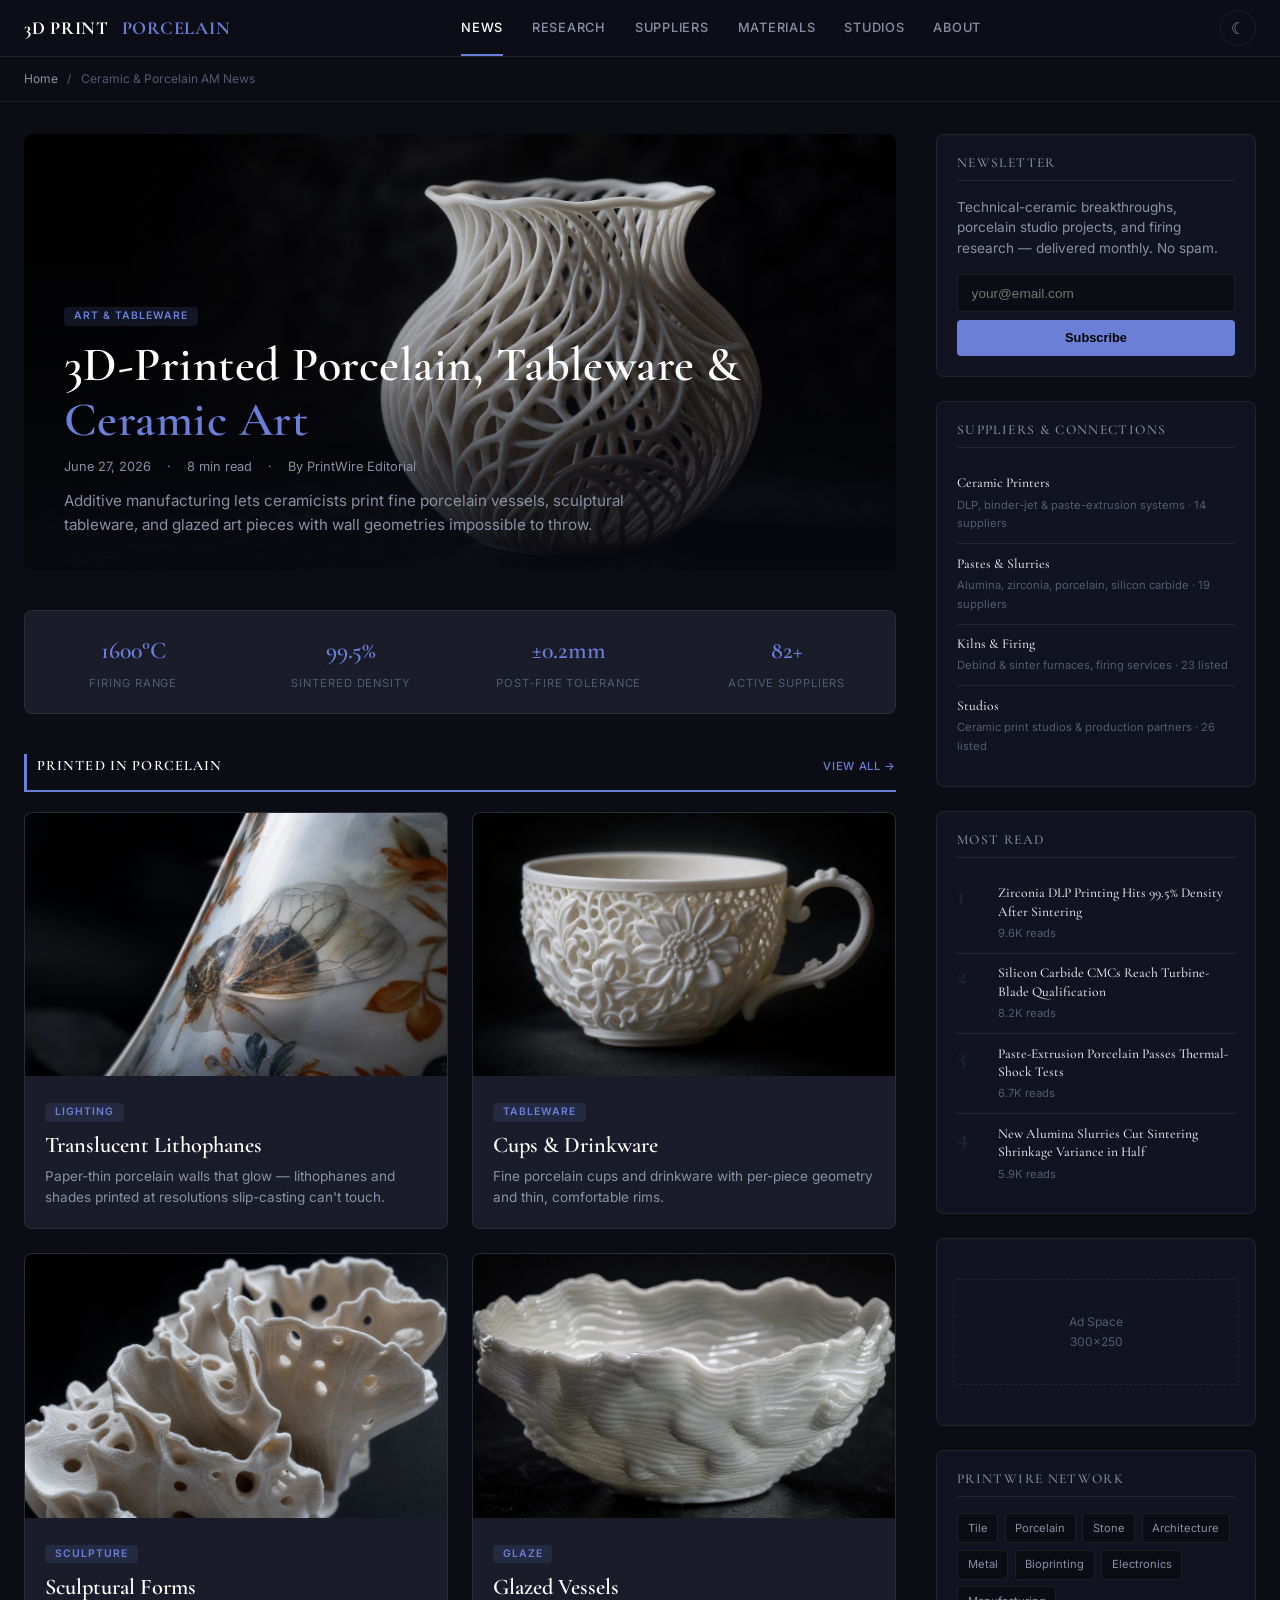
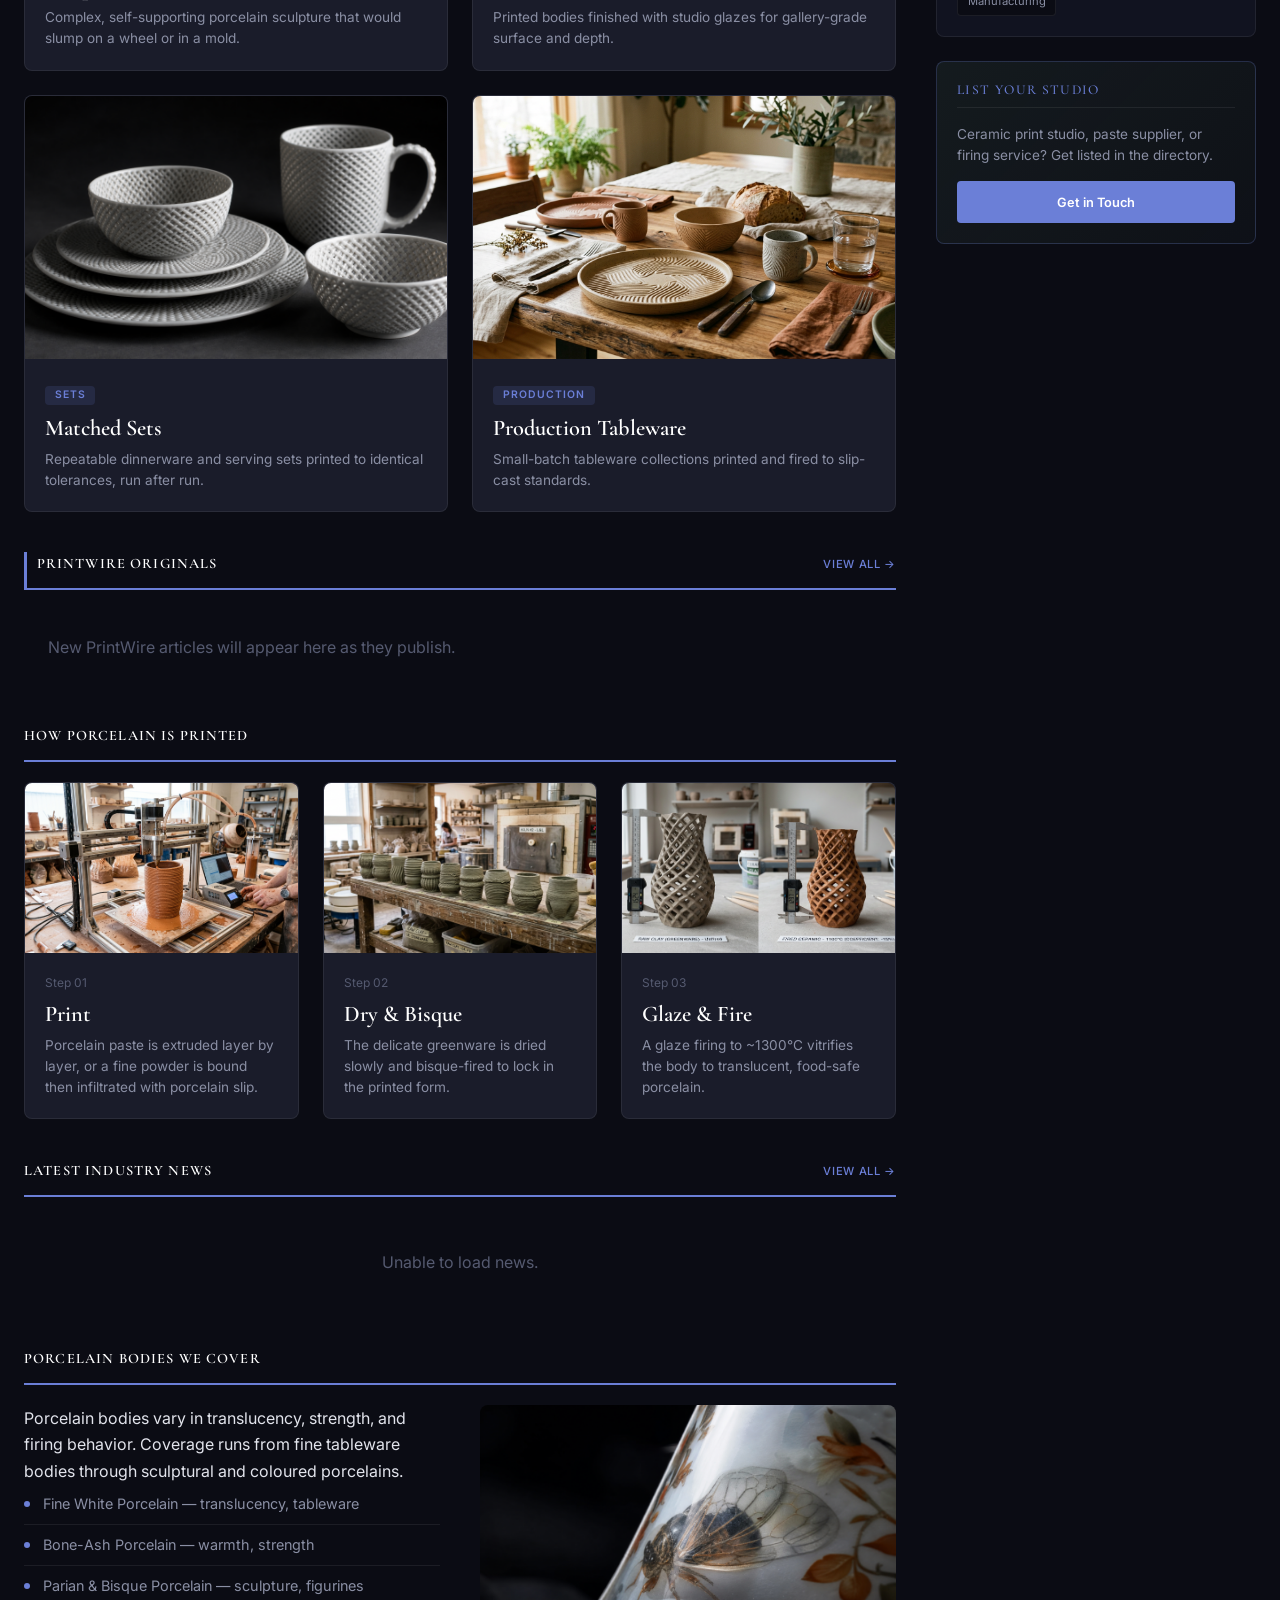
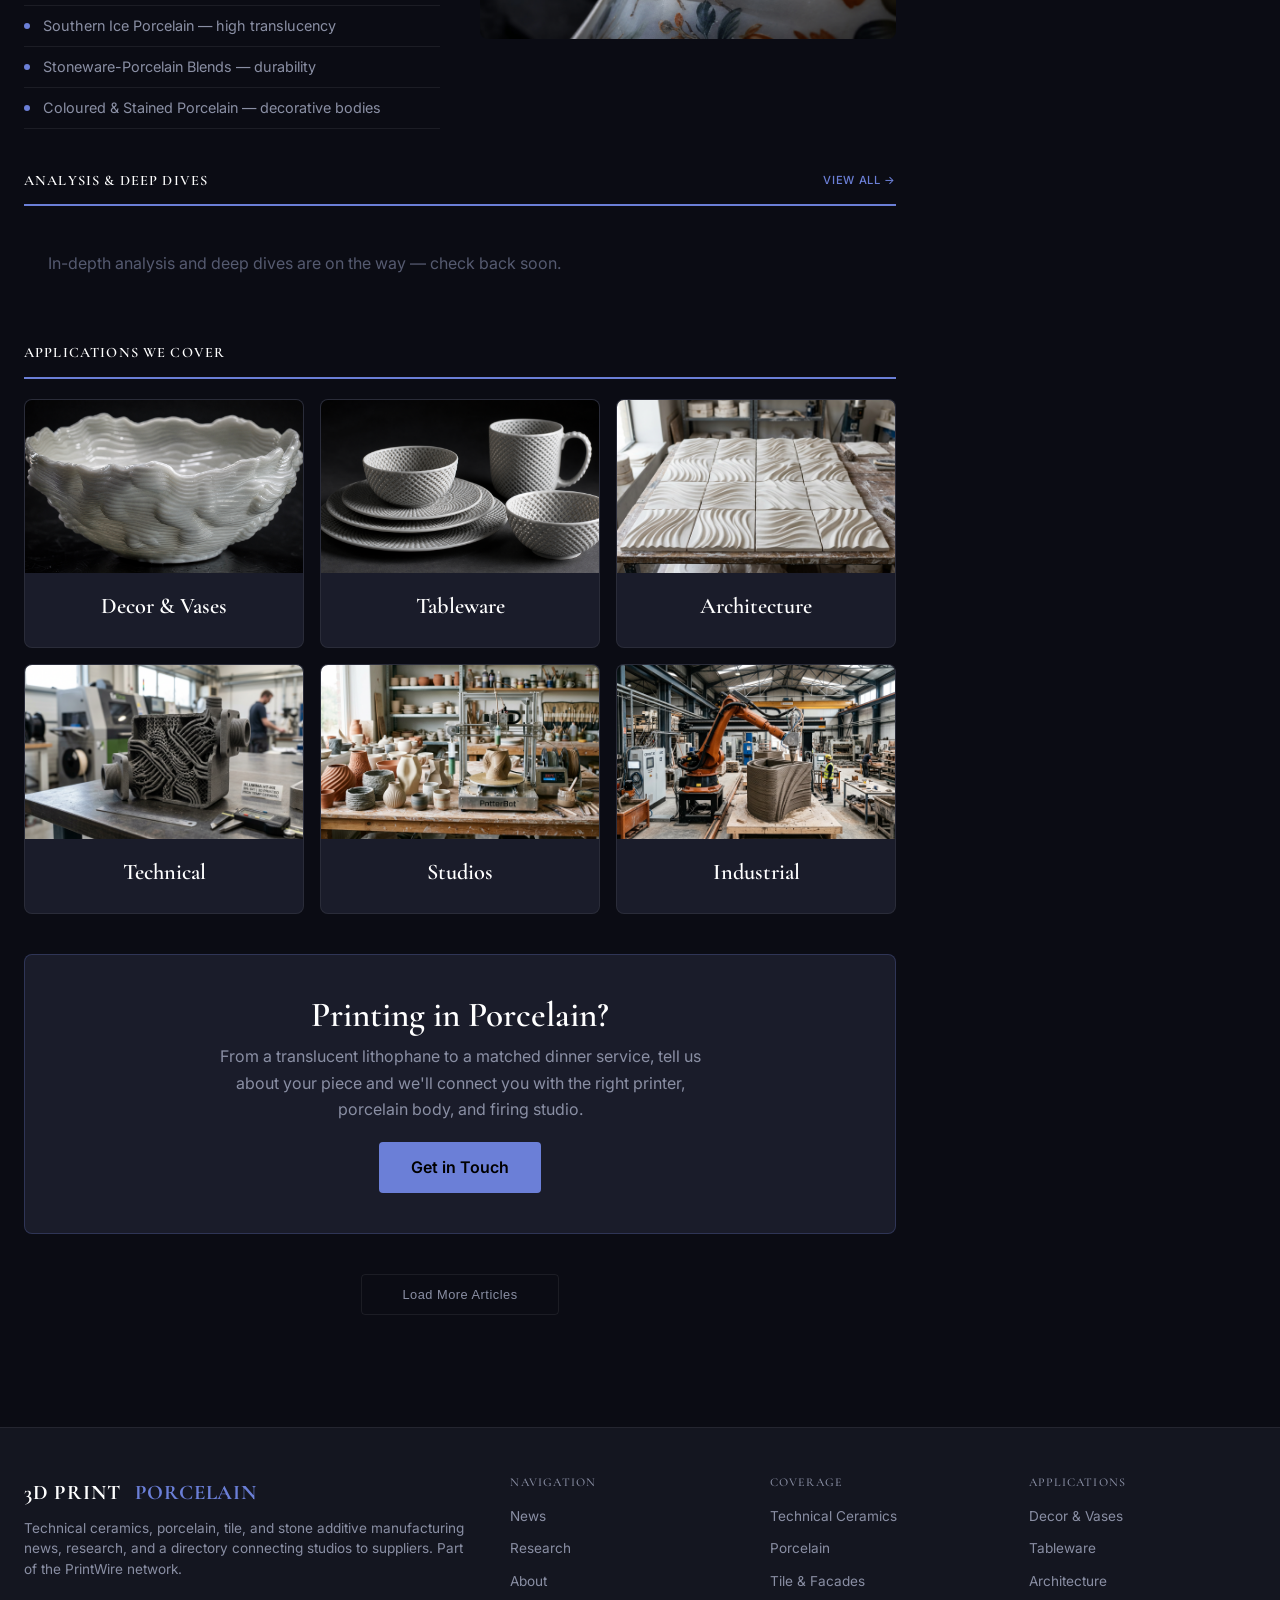
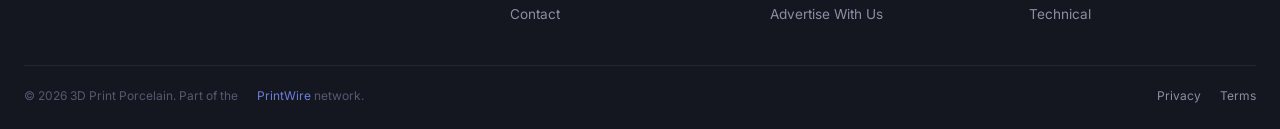
==== commit 26aed408: "Wire up Analysis and Deep Dives section from network.json feed" ====
--- a/static/index.html
+++ b/static/index.html
@@ -170,36 +170,10 @@
     <!-- Analysis & Deep Dives -->
     <div class="ed-section-label">
       Analysis &amp; Deep Dives
-      <a href="#">View All &rarr;</a>
-    </div>
-    <div class="ed-list">
-      <article class="ed-list-item">
-        <img src="images/02_porcelain_teacup.png" alt="Printed ceramic sculpture">
-        <div>
-          <span class="ed-badge">Technical</span>
-          <div class="ed-card-meta">June 24, 2026 · 9 min read</div>
-          <h3><a href="#">Zirconia vs. Alumina: Choosing a Technical Ceramic for DLP Printing</a></h3>
-          <p class="ed-card-excerpt">Density, flexural strength, and sintering shrinkage diverge sharply between the two workhorse technical ceramics. A materials engineer's comparison.</p>
-        </div>
-      </article>
-      <article class="ed-list-item">
-        <img src="images/03_translucent_porcelain.png" alt="Printed porcelain tableware">
-        <div>
-          <span class="ed-badge">Tableware</span>
-          <div class="ed-card-meta">June 20, 2026 · 7 min read</div>
-          <h3><a href="#">Printed Porcelain: Firing Tableware to Slip-Cast Standards</a></h3>
-          <p class="ed-card-excerpt">How studios are dialing in paste extrusion, drying, and glaze firing to match traditional slip-cast quality at production scale.</p>
-        </div>
-      </article>
-      <article class="ed-list-item">
-        <img src="images/04_sculptural_porcelain.png" alt="Ceramic wall panel">
-        <div>
-          <span class="ed-badge">Architecture</span>
-          <div class="ed-card-meta">June 18, 2026 · 10 min read</div>
-          <h3><a href="#">Printed Ceramic Facade Tiles: Parametric Relief Without Molds</a></h3>
-          <p class="ed-card-excerpt">Glazed architectural ceramics with per-tile geometry are moving from art installations to specified cladding systems.</p>
-        </div>
-      </article>
+      <a href="/articles/">View All &rarr;</a>
+    </div>
+    <div class="ed-list" id="pwDeepDives">
+      <div style="padding:1.5rem;color:var(--text-faint);">Loading analysis…</div>
     </div>
 
     <!-- Applications -->
@@ -533,6 +507,31 @@
       : '<div style="grid-column:1/-1;text-align:center;padding:2rem;color:var(--text-faint);">Unable to load news.</div>';
   }
 })();
+
+// -- Analysis & Deep Dives: PrintWire catalog in list format --
+(function(){
+  var box = document.getElementById('pwDeepDives');
+  if (!box) return;
+  function esc(s){var d=document.createElement('div');d.appendChild(document.createTextNode(s==null?'':s));return d.innerHTML;}
+  var empty = '<div style="padding:1.5rem;color:var(--text-faint);">In-depth analysis and deep dives are on the way — check back soon.</div>';
+  fetch('network.json',{cache:'no-store'})
+    .then(function(r){ return r.ok ? r.json() : []; })
+    .then(function(items){
+      items = (items || []).slice();
+      items.sort(function(a,b){ return (b.iso||'').localeCompare(a.iso||''); });
+      if (!items.length){ box.innerHTML = empty; return; }
+      box.innerHTML = items.slice(0,8).map(function(a){
+        var img = a.img ? '<img src="'+esc(a.img)+'" alt="" loading="lazy">' : '';
+        var meta = esc(a.date||'') + (a.origin ? ' · '+esc(a.origin) : '');
+        return '<article class="ed-list-item">'+img+'<div>'+
+          '<div class="ed-card-meta">'+meta+'</div>'+
+          '<h3><a href="'+esc(a.url)+'">'+esc(a.title)+'</a></h3>'+
+          '<p class="ed-card-excerpt">'+esc(a.summary||'')+'</p>'+
+          '</div></article>';
+      }).join('');
+    })
+    .catch(function(){ box.innerHTML = empty; });
+})();
 </script>
 </body>
 </html>
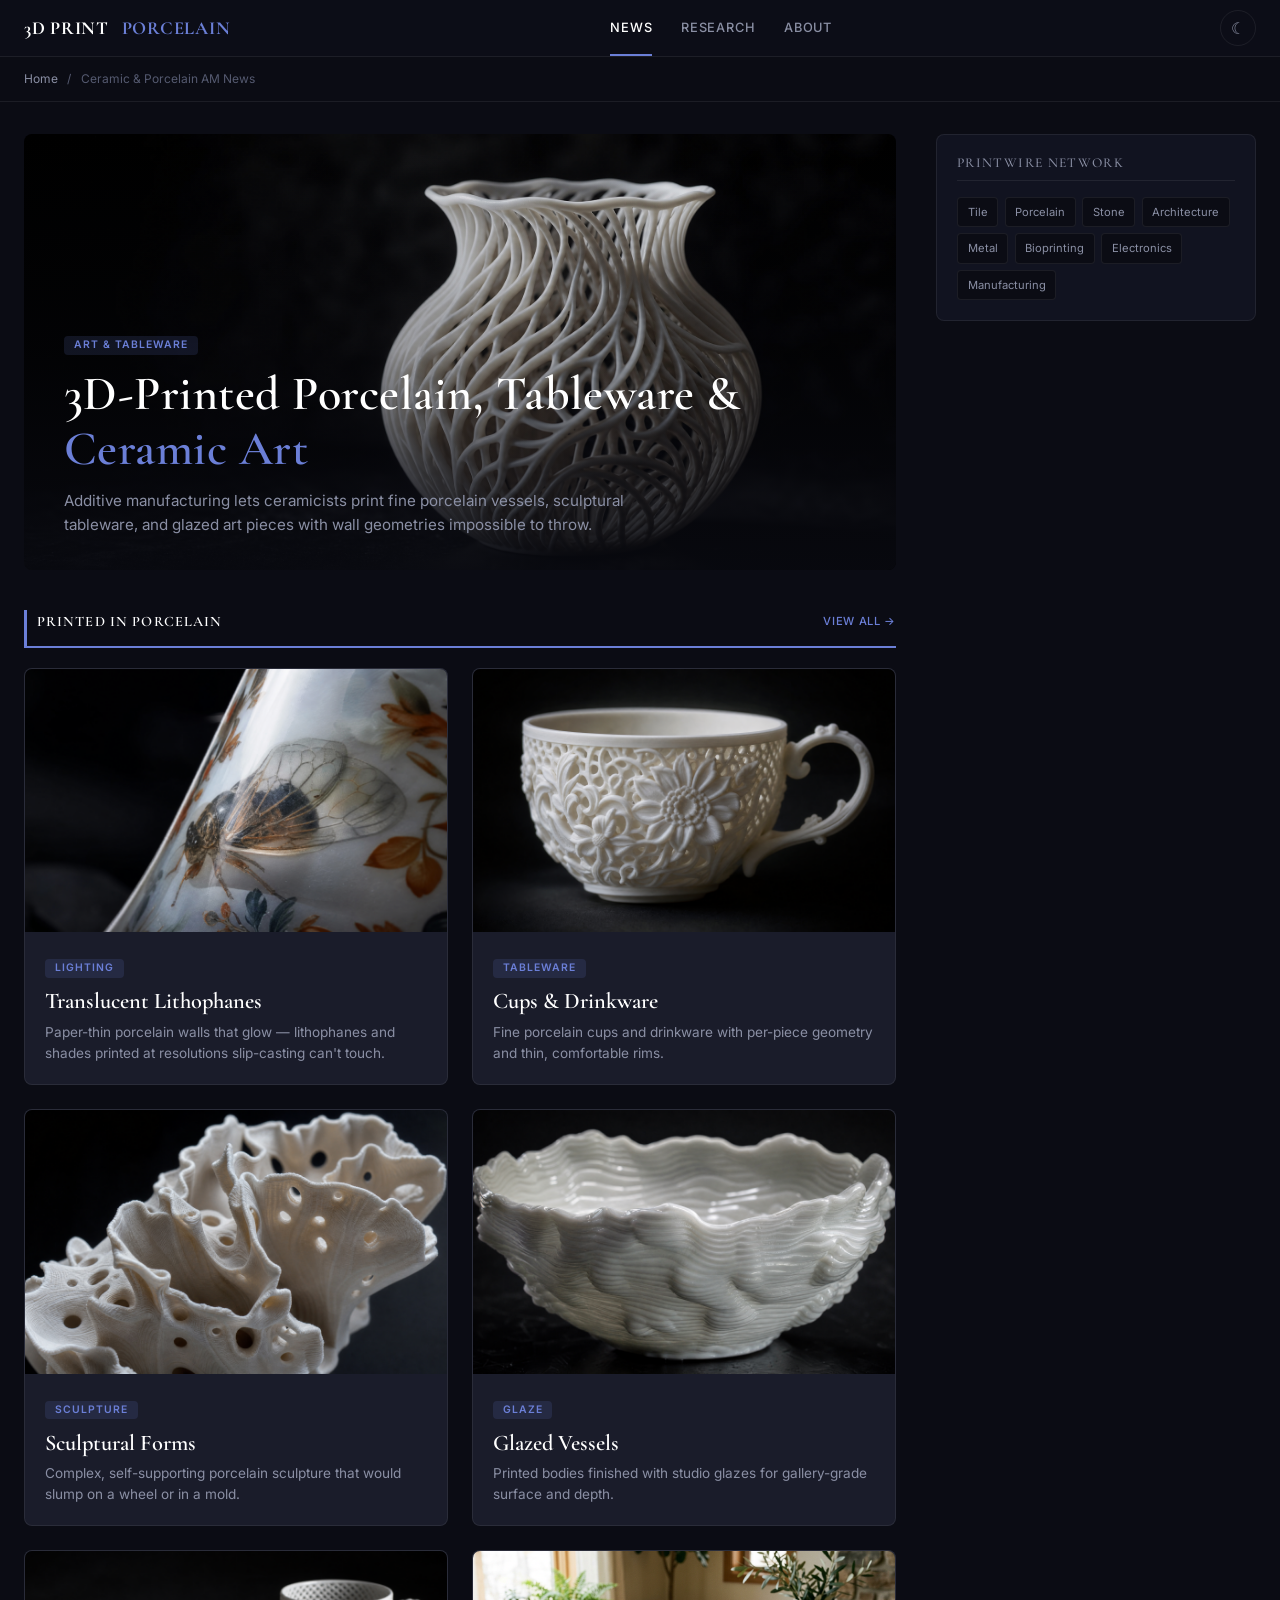
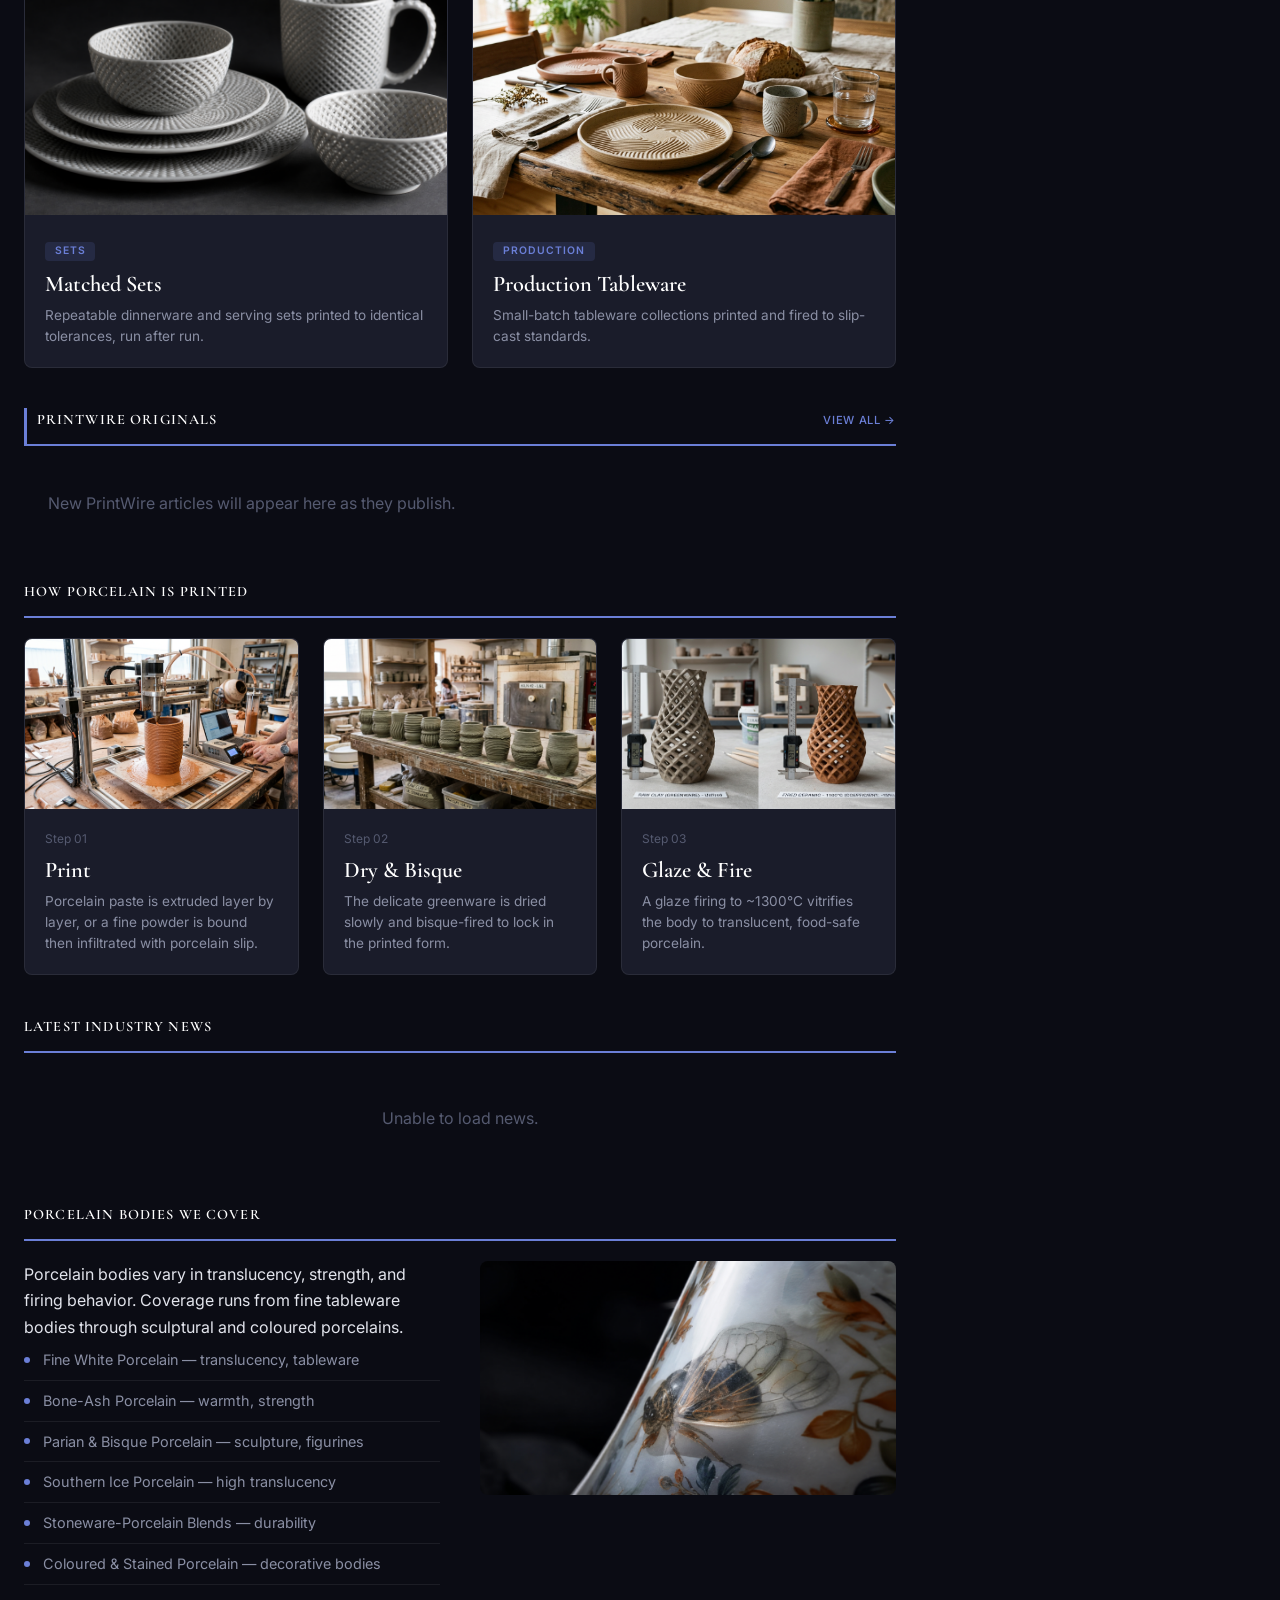
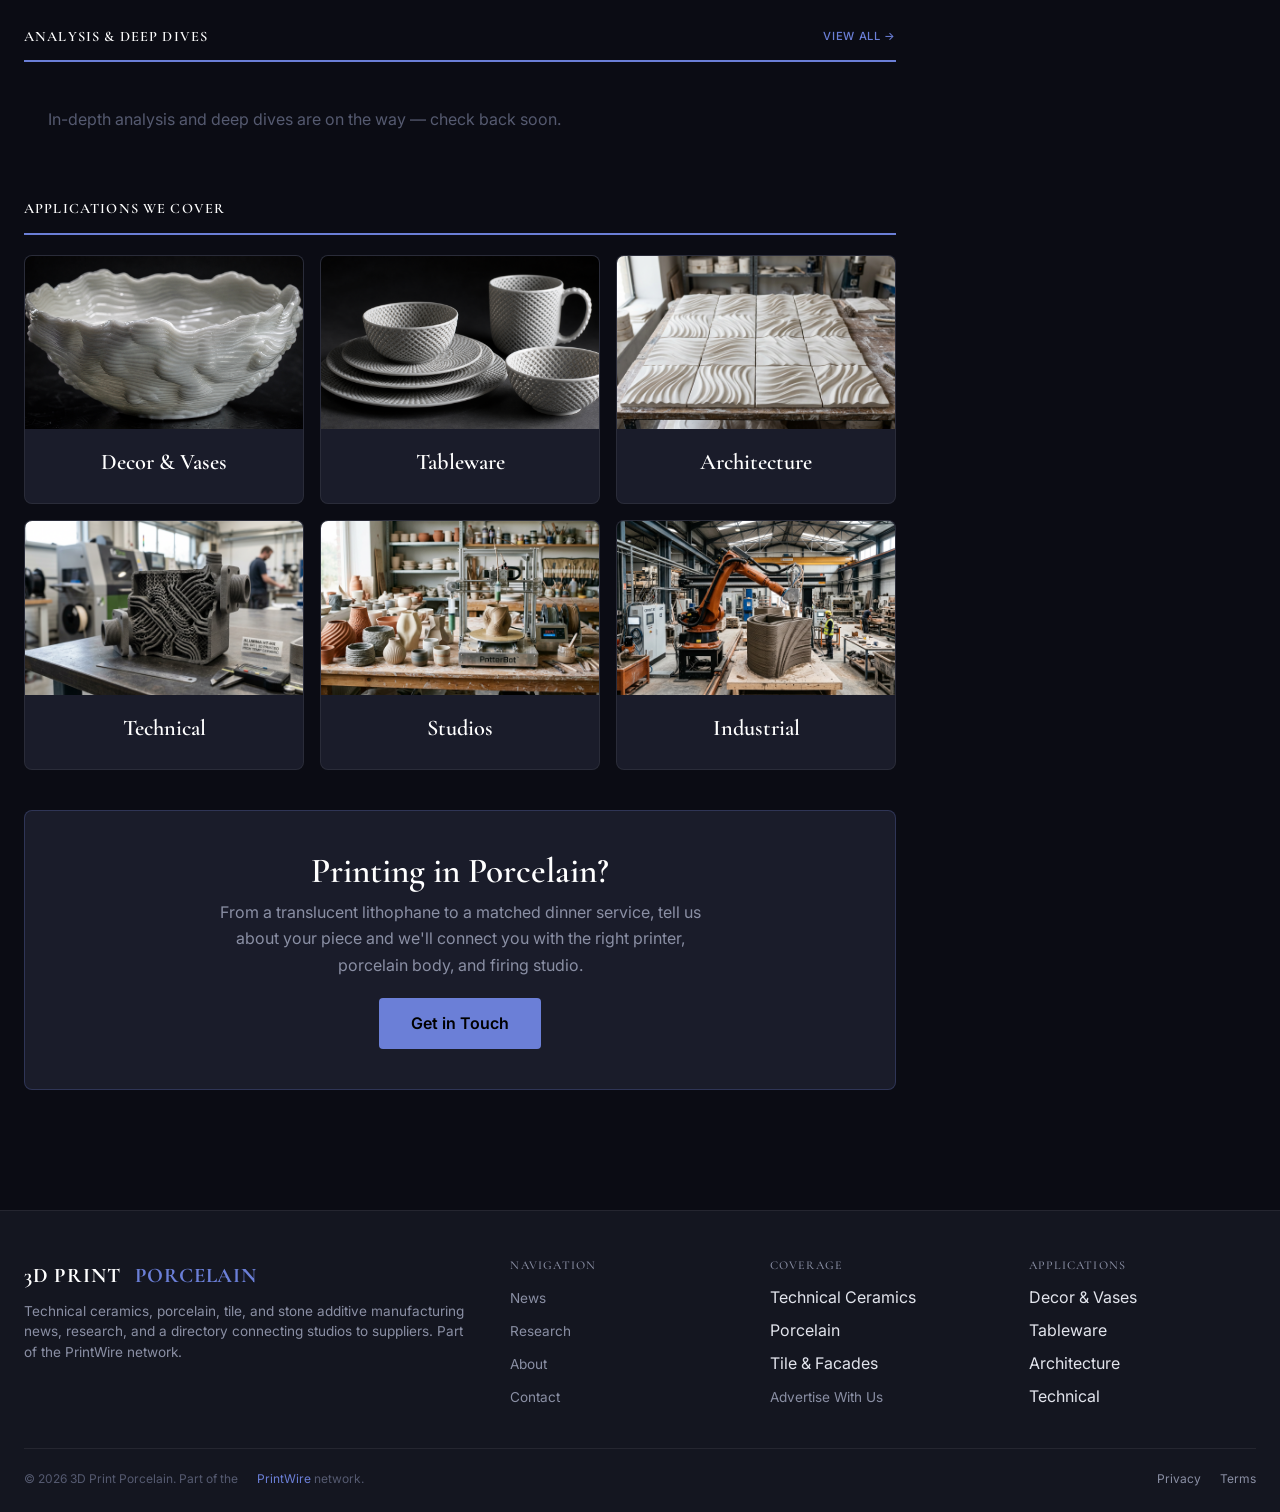
==== commit b7506313: "Site fixes: remove fabricated content and false claims, add privacy and terms Fix batch of 2026-11-2" ====
--- a/static/index.html
+++ b/static/index.html
@@ -31,9 +31,6 @@
     <nav class="ed-nav">
       <a href="index.html" class="active">News</a>
       <a href="/articles/">Research</a>
-      <a href="#suppliers">Suppliers</a>
-      <a href="#suppliers">Materials</a>
-      <a href="#suppliers">Studios</a>
       <a href="about.html">About</a>
     </nav>
     <button class="ed-theme-toggle" id="themeToggle" aria-label="Toggle light/dark mode" title="Toggle light/dark mode">&#9728;</button>
@@ -55,33 +52,11 @@
       <div class="ed-hero-overlay"></div>
       <div class="ed-hero-content">
         <span class="ed-badge">Art & Tableware</span>
-        <h1><a href="#">3D-Printed Porcelain, Tableware &amp; <span class="ed-logo-accent">Ceramic Art</span></a></h1>
-        <div class="ed-hero-meta">
-          <span>June 27, 2026</span><span>·</span><span>8 min read</span><span>·</span><span>By PrintWire Editorial</span>
-        </div>
+        <h1>3D-Printed Porcelain, Tableware &amp; <span class="ed-logo-accent">Ceramic Art</span></h1>
         <p class="ed-hero-excerpt">Additive manufacturing lets ceramicists print fine porcelain vessels, sculptural tableware, and glazed art pieces with wall geometries impossible to throw.</p>
       </div>
     </article>
 
-    <!-- Stats Bar -->
-    <div class="ed-stats">
-      <div class="ed-stat">
-        <div class="ed-stat-value">1600°C</div>
-        <div class="ed-stat-label">Firing Range</div>
-      </div>
-      <div class="ed-stat">
-        <div class="ed-stat-value">99.5%</div>
-        <div class="ed-stat-label">Sintered Density</div>
-      </div>
-      <div class="ed-stat">
-        <div class="ed-stat-value">±0.2mm</div>
-        <div class="ed-stat-label">Post-Fire Tolerance</div>
-      </div>
-      <div class="ed-stat">
-        <div class="ed-stat-value">82+</div>
-        <div class="ed-stat-label">Active Suppliers</div>
-      </div>
-    </div>
 
     <!-- Printed showcase (bespoke) -->
     <div class="ed-section-label" style="border-left:3px solid var(--accent);padding-left:0.6rem;">
@@ -144,7 +119,7 @@
     <!-- Latest News — PrintWire + industry (RSS) -->
     <div class="ed-section-label">
       Latest Industry News
-      <a href="#">View All &rarr;</a>
+      
     </div>
     <div class="ed-card-grid" id="newsGrid">
       <div style="grid-column: 1/-1; text-align:center; padding:2rem; color:var(--text-faint);">Loading latest news…</div>
@@ -181,30 +156,30 @@
       Applications We Cover
     </div>
     <div class="ed-card-grid" style="grid-template-columns: repeat(3, 1fr); gap: 1rem; margin-bottom: 2.5rem;">
-      <a href="#" class="ed-card" style="text-align:center;">
+      <div class="ed-card" style="text-align:center;">
         <img class="ed-card-img" src="images/05_glazed_porcelain.png" alt="Decor & Vases">
         <div class="ed-card-body"><h3>Decor &amp; Vases</h3></div>
-      </a>
-      <a href="#" class="ed-card" style="text-align:center;">
+      </div>
+      <div class="ed-card" style="text-align:center;">
         <img class="ed-card-img" src="images/06_set_porcelain.png" alt="Tableware">
         <div class="ed-card-body"><h3>Tableware</h3></div>
-      </a>
-      <a href="#" class="ed-card" style="text-align:center;">
+      </div>
+      <div class="ed-card" style="text-align:center;">
         <img class="ed-card-img" src="images/12_ceramic_tiles.png" alt="Architecture">
         <div class="ed-card-body"><h3>Architecture</h3></div>
-      </a>
-      <a href="#" class="ed-card" style="text-align:center;">
+      </div>
+      <div class="ed-card" style="text-align:center;">
         <img class="ed-card-img" src="images/16_heat_exchanger.png" alt="Technical">
         <div class="ed-card-body"><h3>Technical</h3></div>
-      </a>
-      <a href="#" class="ed-card" style="text-align:center;">
+      </div>
+      <div class="ed-card" style="text-align:center;">
         <img class="ed-card-img" src="images/07_studio_workstation.png" alt="Studios">
         <div class="ed-card-body"><h3>Studios</h3></div>
-      </a>
-      <a href="#" class="ed-card" style="text-align:center;">
+      </div>
+      <div class="ed-card" style="text-align:center;">
         <img class="ed-card-img" src="images/10_industrial_printer.png" alt="Industrial">
         <div class="ed-card-body"><h3>Industrial</h3></div>
-      </a>
+      </div>
     </div>
 
     <!-- Project CTA -->
@@ -214,97 +189,15 @@
       <a href="contact.html">Get in Touch</a>
     </div>
 
-    <!-- Load More -->
-    <div class="ed-load-more">
-      <button>Load More Articles</button>
-    </div>
 
   </div>
 
   <!-- ── Sidebar ─────────────────────────────── -->
   <aside class="ed-sidebar">
 
-    <!-- Newsletter -->
-    <div class="ed-sidebar-block ed-newsletter">
-      <h4>Newsletter</h4>
-      <p>Technical-ceramic breakthroughs, porcelain studio projects, and firing research — delivered monthly. No spam.</p>
-      <form action="https://api.web3forms.com/submit" method="POST" onsubmit="this.querySelector('button').textContent='Subscribed!';this.querySelector('button').disabled=true;">
-        <input type="hidden" name="access_key" value="6f33053b-6d08-414b-9615-665f88c98da8">
-        <input type="hidden" name="subject" value="Newsletter Signup — 3dprintporcelain.com">
-        <input type="hidden" name="from_name" value="Newsletter Signup">
-        <input type="email" name="email" placeholder="your@email.com" required>
-        <button type="submit">Subscribe</button>
-      </form>
-    </div>
-
-    <!-- Suppliers & Connections -->
-    <div class="ed-sidebar-block" id="suppliers">
-      <h4>Suppliers &amp; Connections</h4>
-      <div class="ed-popular-item">
-        <div>
-          <h3><a href="#">Ceramic Printers</a></h3>
-          <div class="ed-popular-meta">DLP, binder-jet &amp; paste-extrusion systems · 14 suppliers</div>
-        </div>
-      </div>
-      <div class="ed-popular-item">
-        <div>
-          <h3><a href="#">Pastes &amp; Slurries</a></h3>
-          <div class="ed-popular-meta">Alumina, zirconia, porcelain, silicon carbide · 19 suppliers</div>
-        </div>
-      </div>
-      <div class="ed-popular-item">
-        <div>
-          <h3><a href="#">Kilns &amp; Firing</a></h3>
-          <div class="ed-popular-meta">Debind &amp; sinter furnaces, firing services · 23 listed</div>
-        </div>
-      </div>
-      <div class="ed-popular-item">
-        <div>
-          <h3><a href="#">Studios</a></h3>
-          <div class="ed-popular-meta">Ceramic print studios &amp; production partners · 26 listed</div>
-        </div>
-      </div>
-    </div>
-
-    <!-- Most Read -->
-    <div class="ed-sidebar-block">
-      <h4>Most Read</h4>
-      <div class="ed-popular-item">
-        <span class="ed-popular-num">1</span>
-        <div>
-          <h3><a href="#">Zirconia DLP Printing Hits 99.5% Density After Sintering</a></h3>
-          <div class="ed-popular-meta">9.6K reads</div>
-        </div>
-      </div>
-      <div class="ed-popular-item">
-        <span class="ed-popular-num">2</span>
-        <div>
-          <h3><a href="#">Silicon Carbide CMCs Reach Turbine-Blade Qualification</a></h3>
-          <div class="ed-popular-meta">8.2K reads</div>
-        </div>
-      </div>
-      <div class="ed-popular-item">
-        <span class="ed-popular-num">3</span>
-        <div>
-          <h3><a href="#">Paste-Extrusion Porcelain Passes Thermal-Shock Tests</a></h3>
-          <div class="ed-popular-meta">6.7K reads</div>
-        </div>
-      </div>
-      <div class="ed-popular-item">
-        <span class="ed-popular-num">4</span>
-        <div>
-          <h3><a href="#">New Alumina Slurries Cut Sintering Shrinkage Variance in Half</a></h3>
-          <div class="ed-popular-meta">5.9K reads</div>
-        </div>
-      </div>
-    </div>
-
-    <!-- Ad Placeholder -->
-    <div class="ed-sidebar-block" style="text-align:center; color: var(--text-faint); font-size: 0.75rem; padding: 2.5rem 1rem;">
-      <div style="border: 1px dashed var(--border); border-radius: 4px; padding: 2rem 1rem;">
-        Ad Space<br>300×250
-      </div>
-    </div>
+
+
+
 
     <!-- Network Links -->
     <div class="ed-sidebar-block">
@@ -321,12 +214,6 @@
       </div>
     </div>
 
-    <!-- Studio CTA -->
-    <div class="ed-sidebar-block" style="background: linear-gradient(135deg, rgba(94,139,110,0.12), rgba(94,139,110,0.04)); border-color: var(--border-accent);">
-      <h4 style="color: var(--accent);">List Your Studio</h4>
-      <p style="font-size: 0.85rem; color: var(--text-dim); margin-bottom: 1rem; line-height: 1.5;">Ceramic print studio, paste supplier, or firing service? Get listed in the directory.</p>
-      <a href="contact.html" style="display:block;text-align:center;padding:0.65rem;background:var(--accent);border-radius:4px;color:#fff;font-weight:600;font-size:0.8rem;transition:background 0.25s;" onmouseover="this.style.background='var(--accent-dark)'" onmouseout="this.style.background='var(--accent)'">Get in Touch</a>
-    </div>
 
   </aside>
 </div>
@@ -350,27 +237,27 @@
     <div>
       <h4>Coverage</h4>
       <ul>
-        <li><a href="#">Technical Ceramics</a></li>
-        <li><a href="#">Porcelain</a></li>
-        <li><a href="#">Tile &amp; Facades</a></li>
+        <li>Technical Ceramics</li>
+        <li>Porcelain</li>
+        <li>Tile &amp; Facades</li>
         <li><a href="advertise.html">Advertise With Us</a></li>
       </ul>
     </div>
     <div>
       <h4>Applications</h4>
       <ul>
-        <li><a href="#">Decor &amp; Vases</a></li>
-        <li><a href="#">Tableware</a></li>
-        <li><a href="#">Architecture</a></li>
-        <li><a href="#">Technical</a></li>
+        <li>Decor &amp; Vases</li>
+        <li>Tableware</li>
+        <li>Architecture</li>
+        <li>Technical</li>
       </ul>
     </div>
   </div>
   <div class="ed-footer-bottom">
     <span>&copy; 2026 3D Print Porcelain. Part of the <a href="https://3dprint.space" style="color:var(--accent);">PrintWire</a> network.</span>
     <span>
-      <a href="#">Privacy</a>
-      <a href="#">Terms</a>
+      <a href="/privacy.html">Privacy</a>
+      <a href="/terms.html">Terms</a>
     </span>
   </div>
 </footer>
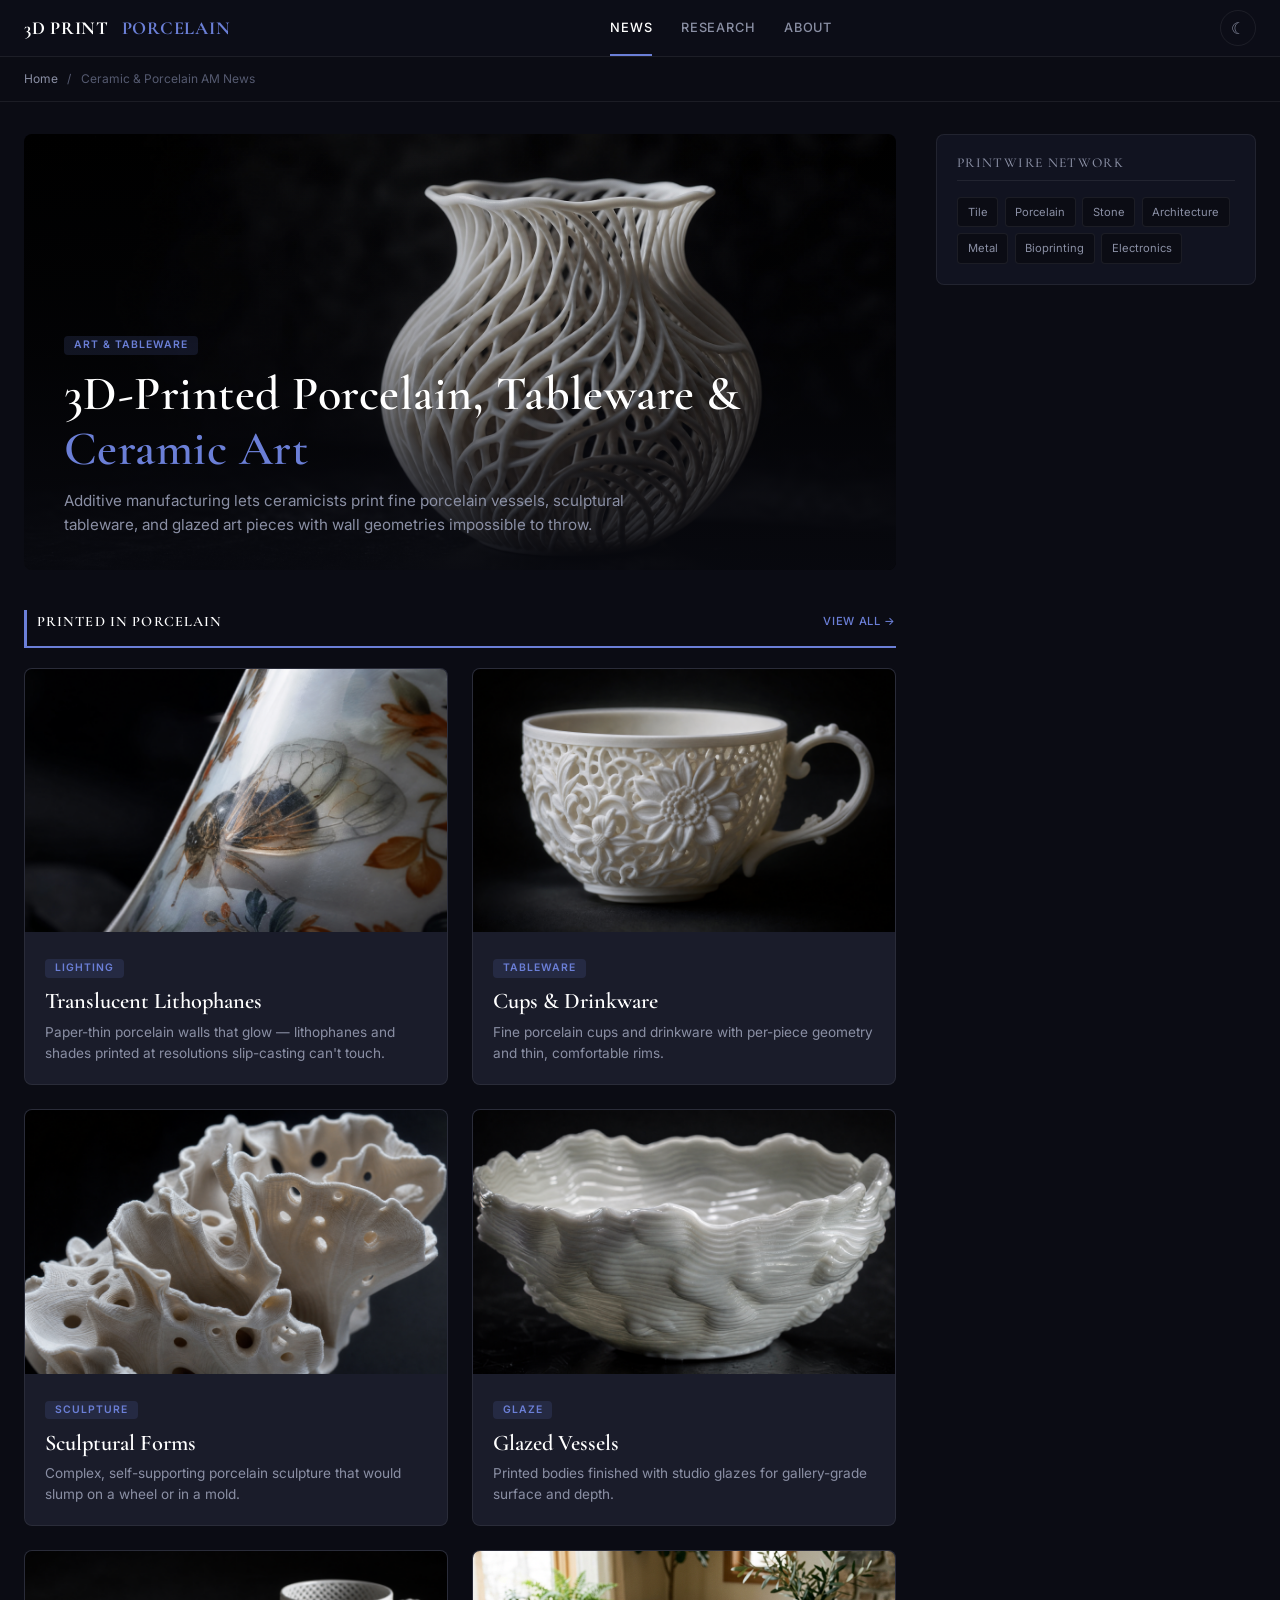
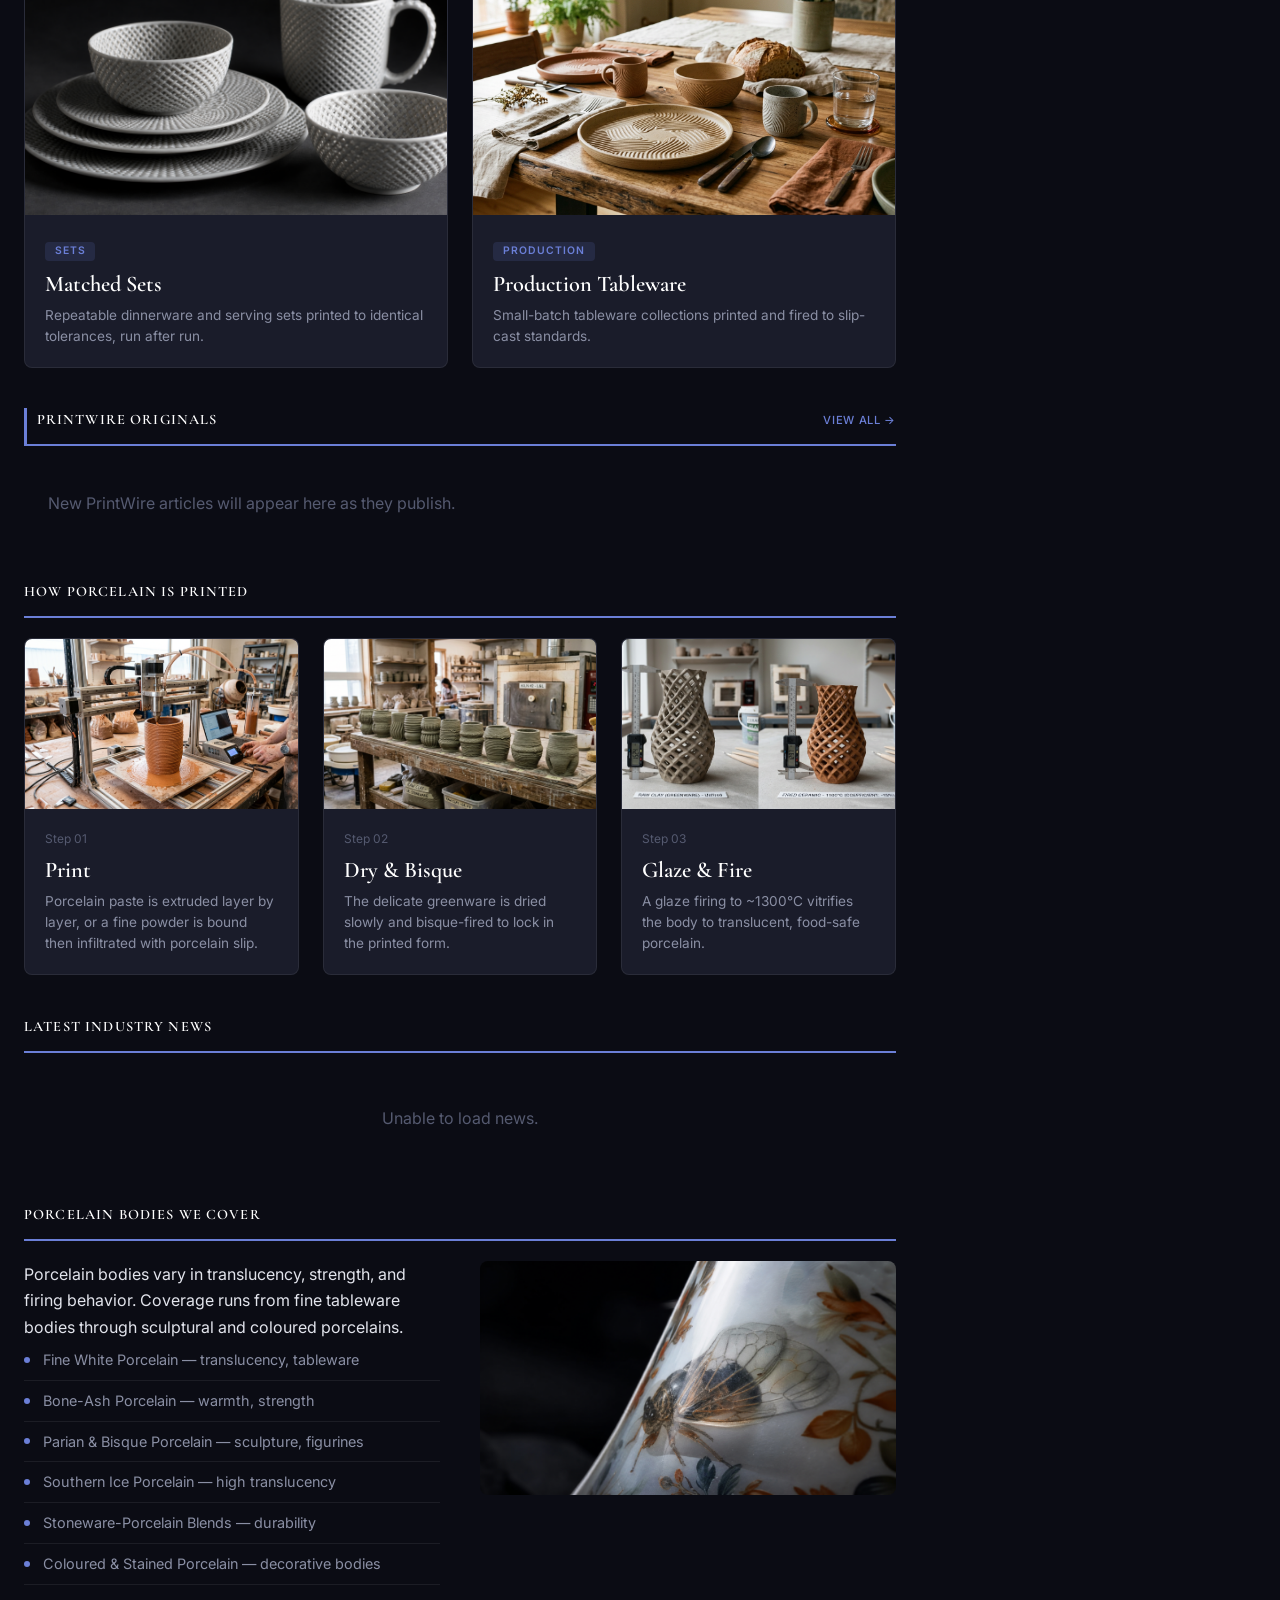
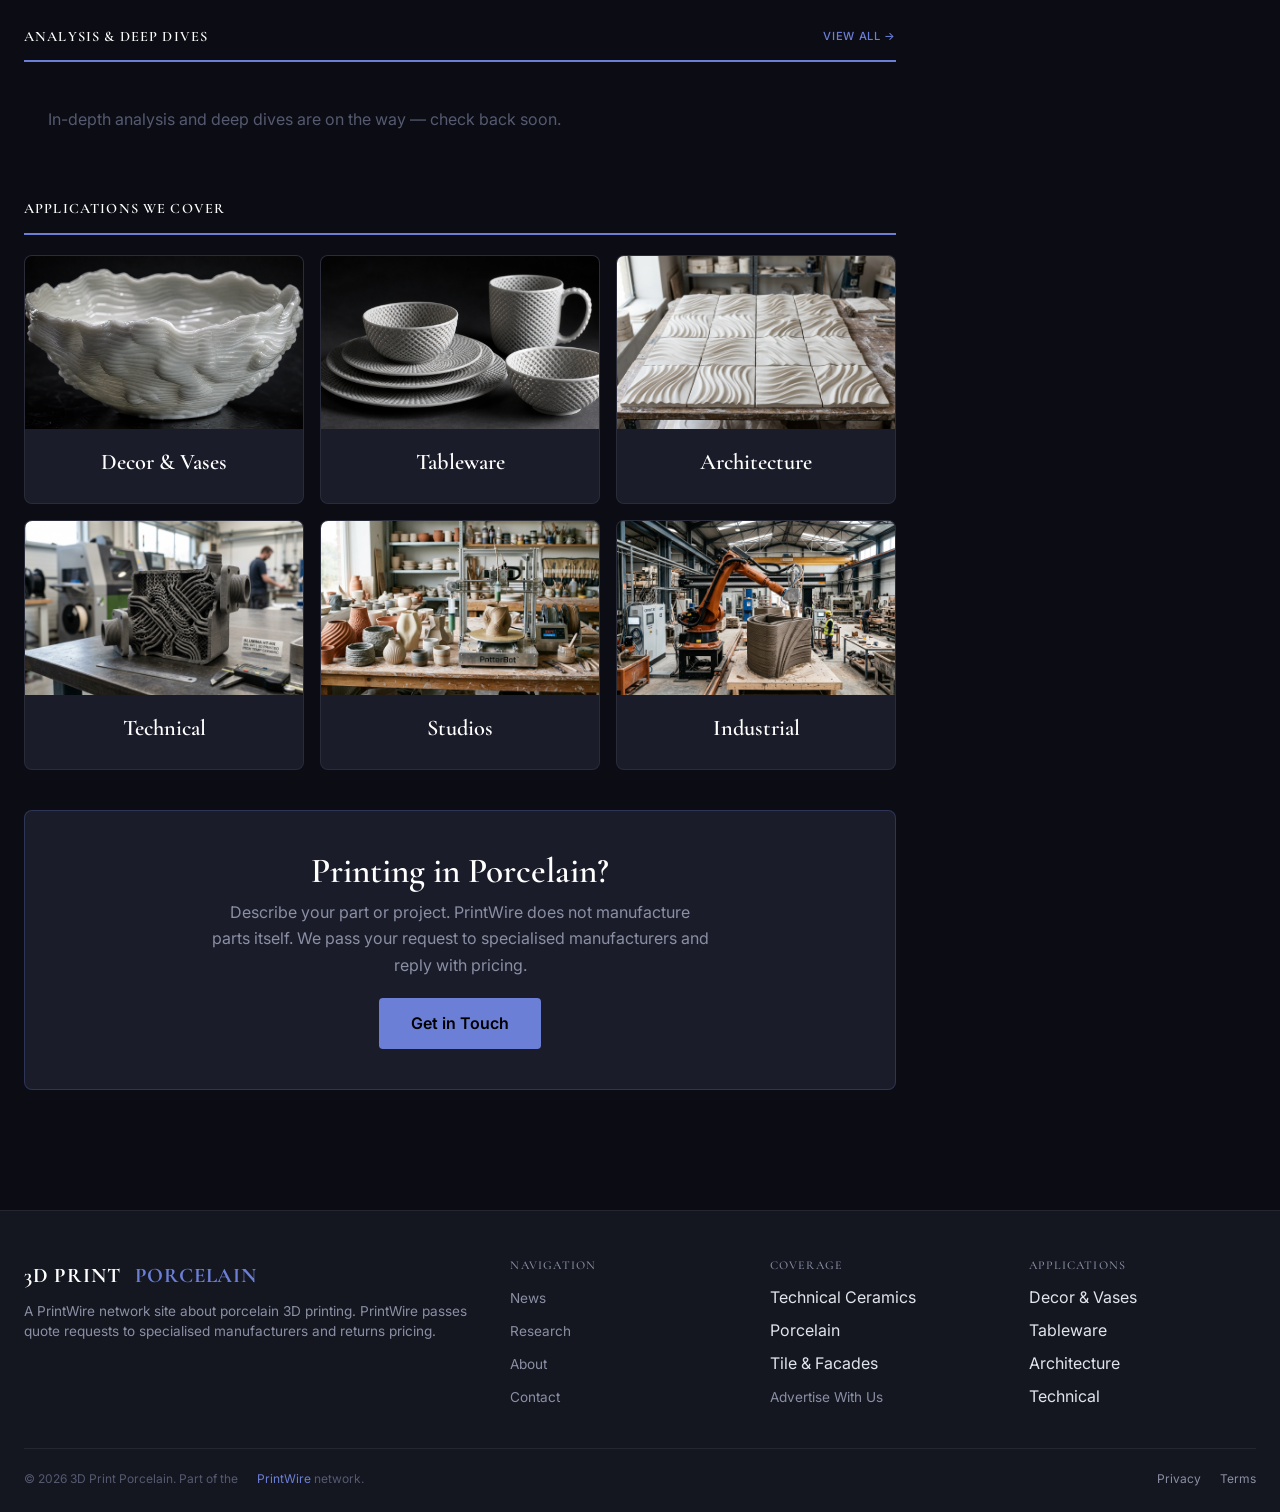
==== commit ba79a2ce: "Site fixes round 2: honest head tags and footers, own name and niche, quote form Round 2 of 2026-11-" ====
--- a/static/index.html
+++ b/static/index.html
@@ -3,8 +3,8 @@
 <head>
   <meta charset="UTF-8">
   <meta name="viewport" content="width=device-width, initial-scale=1.0">
-  <meta name="description" content="3D Print Porcelain: technical ceramics, porcelain, tile, and stone additive manufacturing news, research, and a directory connecting studios to suppliers.">
-  <title>3D Print Porcelain — Technical Ceramic &amp; Porcelain AM News &amp; Suppliers</title>
+  <meta name="description" content="3D Print Porcelain is a PrintWire network site about porcelain 3D printing. PrintWire passes quote requests to specialised manufacturers and returns pricing. PrintWire does not manufacture parts itself.">
+  <title>3D Print Porcelain | Porcelain 3D printing</title>
   <link rel="preconnect" href="https://fonts.googleapis.com">
   <link rel="preconnect" href="https://fonts.gstatic.com" crossorigin>
   <link href="https://fonts.googleapis.com/css2?family=Cormorant+Garamond:wght@500;600;700&family=Inter:wght@400;500;600&display=swap" rel="stylesheet">
@@ -12,8 +12,8 @@
   <style>:root{--font-display:'Cormorant Garamond',Georgia,serif;--font-body:'Inter',system-ui,sans-serif;}</style>
   <link rel="icon" type="image/svg+xml" href="/favicon.svg">
   <meta property="og:type" content="website">
-  <meta property="og:title" content="3D Print Porcelain — Technical Ceramic &amp; Porcelain AM News &amp; Suppliers">
-  <meta property="og:description" content="3D Print Porcelain: technical ceramics, porcelain, tile, and stone additive manufacturing news, research, and a directory connecting studios to suppliers.">
+  <meta property="og:title" content="3D Print Porcelain | Porcelain 3D printing">
+  <meta property="og:description" content="3D Print Porcelain is a PrintWire network site about porcelain 3D printing. PrintWire passes quote requests to specialised manufacturers and returns pricing. PrintWire does not manufacture parts itself.">
   <meta property="og:image" content="https://3dprintporcelain.com/images/01_hero_delicate_porcelain.png">
   <meta property="og:url" content="https://3dprintporcelain.com/">
   <meta name="twitter:card" content="summary_large_image">
@@ -185,7 +185,7 @@
     <!-- Project CTA -->
     <div class="ed-cta-banner">
       <h2>Printing in Porcelain?</h2>
-      <p>From a translucent lithophane to a matched dinner service, tell us about your piece and we'll connect you with the right printer, porcelain body, and firing studio.</p>
+      <p>Describe your part or project. PrintWire does not manufacture parts itself. We pass your request to specialised manufacturers and reply with pricing.</p>
       <a href="contact.html">Get in Touch</a>
     </div>
 
@@ -210,7 +210,6 @@
         <a href="https://dmls3d.com">Metal</a>
         <a href="https://3dprinttissue.com">Bioprinting</a>
         <a href="https://3dprintcircuitry.com">Electronics</a>
-        <a href="https://sendcutship.com">Manufacturing</a>
       </div>
     </div>
 
@@ -223,7 +222,7 @@
   <div class="ed-footer-inner">
     <div class="ed-footer-brand">
       <div class="ed-logo" style="font-size:1.3rem; margin-bottom: 0.5rem;">3D&nbsp;PRINT&nbsp;<span class="ed-logo-accent">PORCELAIN</span></div>
-      <p>Technical ceramics, porcelain, tile, and stone additive manufacturing news, research, and a directory connecting studios to suppliers. Part of the PrintWire network.</p>
+      <p>A PrintWire network site about porcelain 3D printing. PrintWire passes quote requests to specialised manufacturers and returns pricing.</p>
     </div>
     <div>
       <h4>Navigation</h4>
